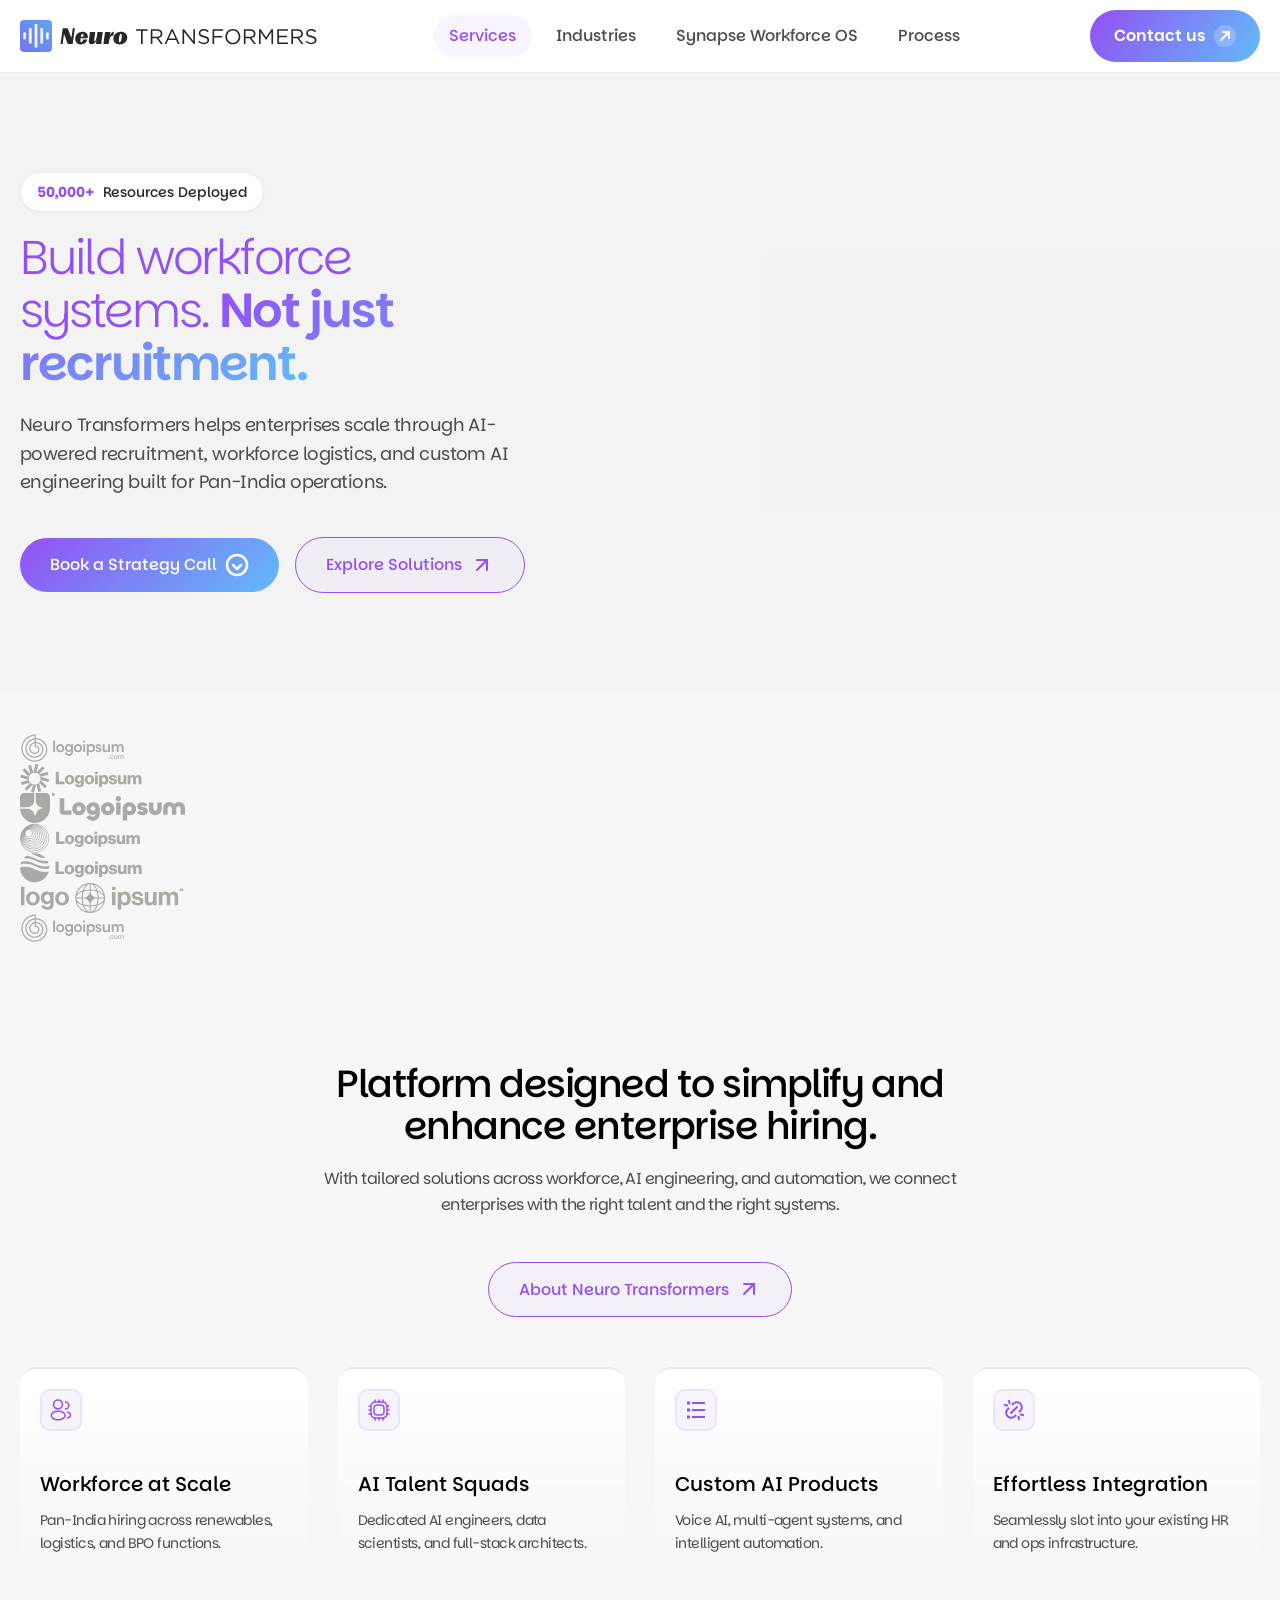
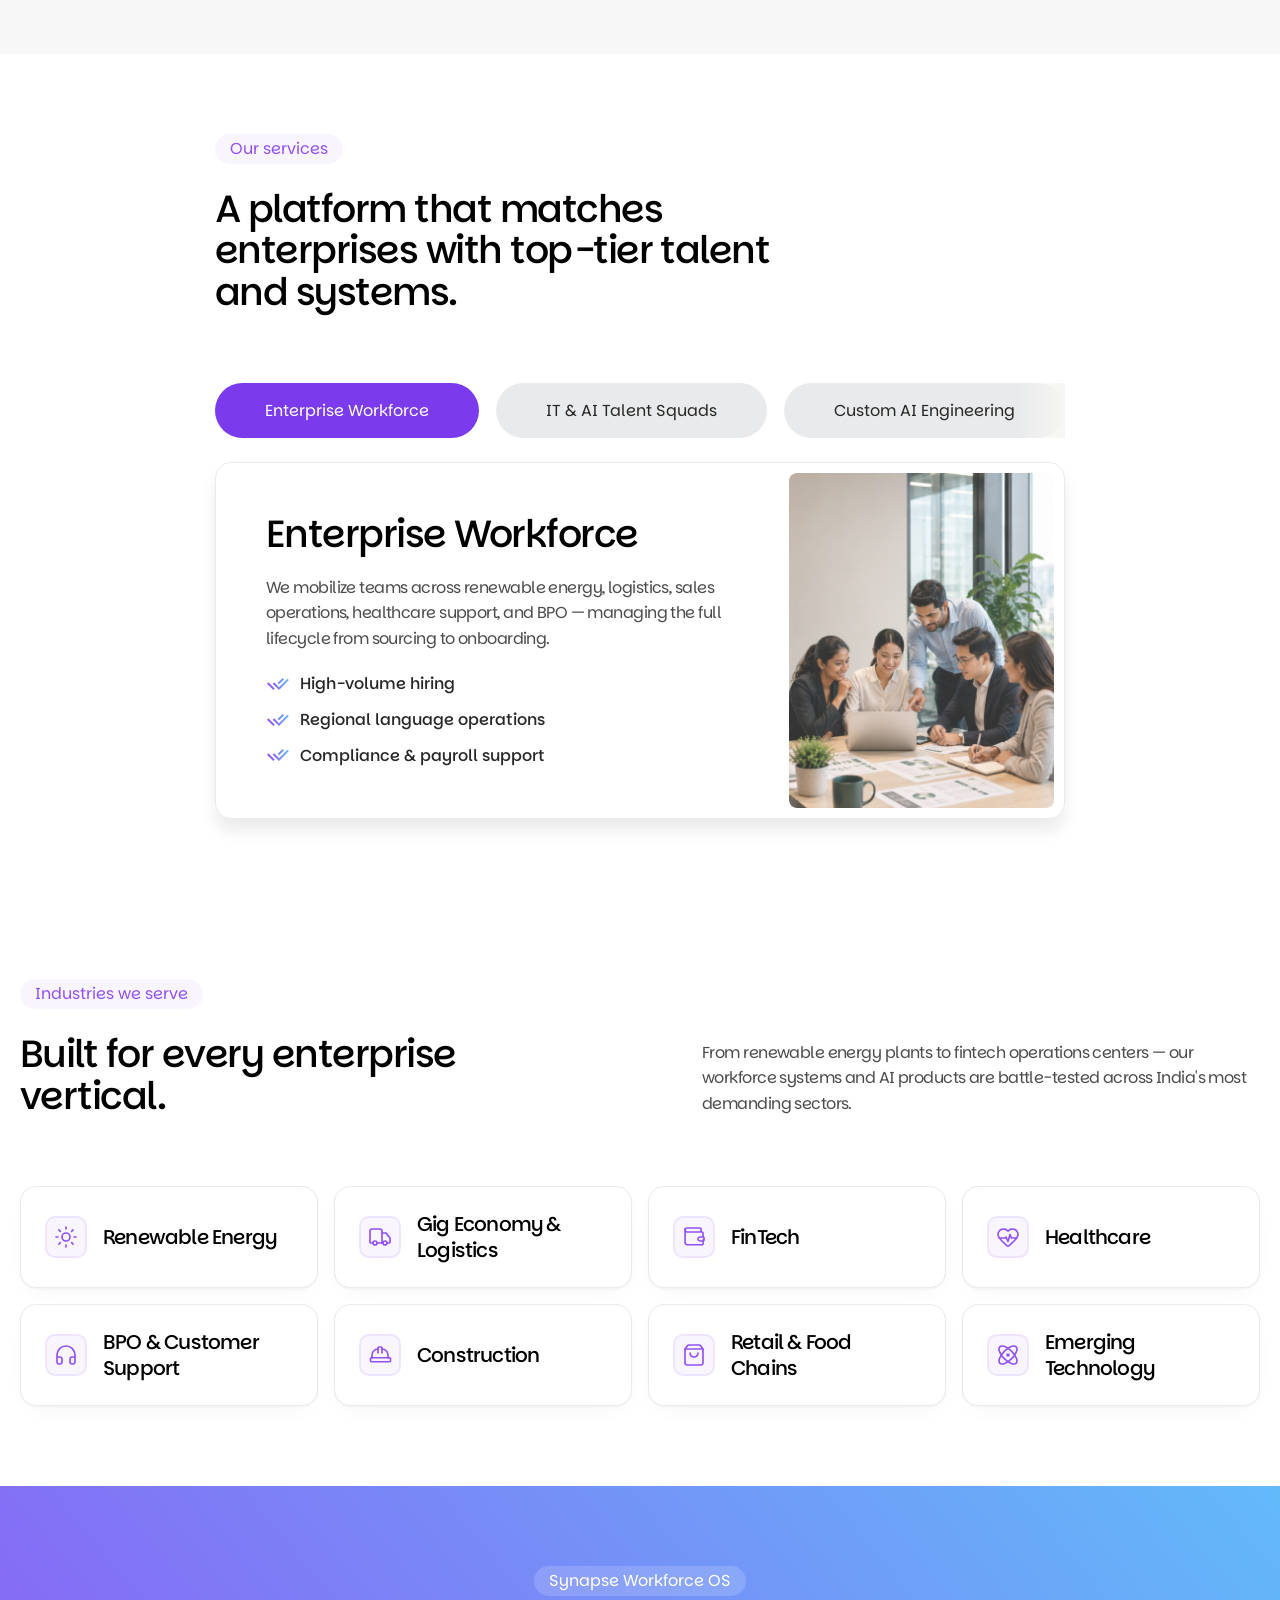
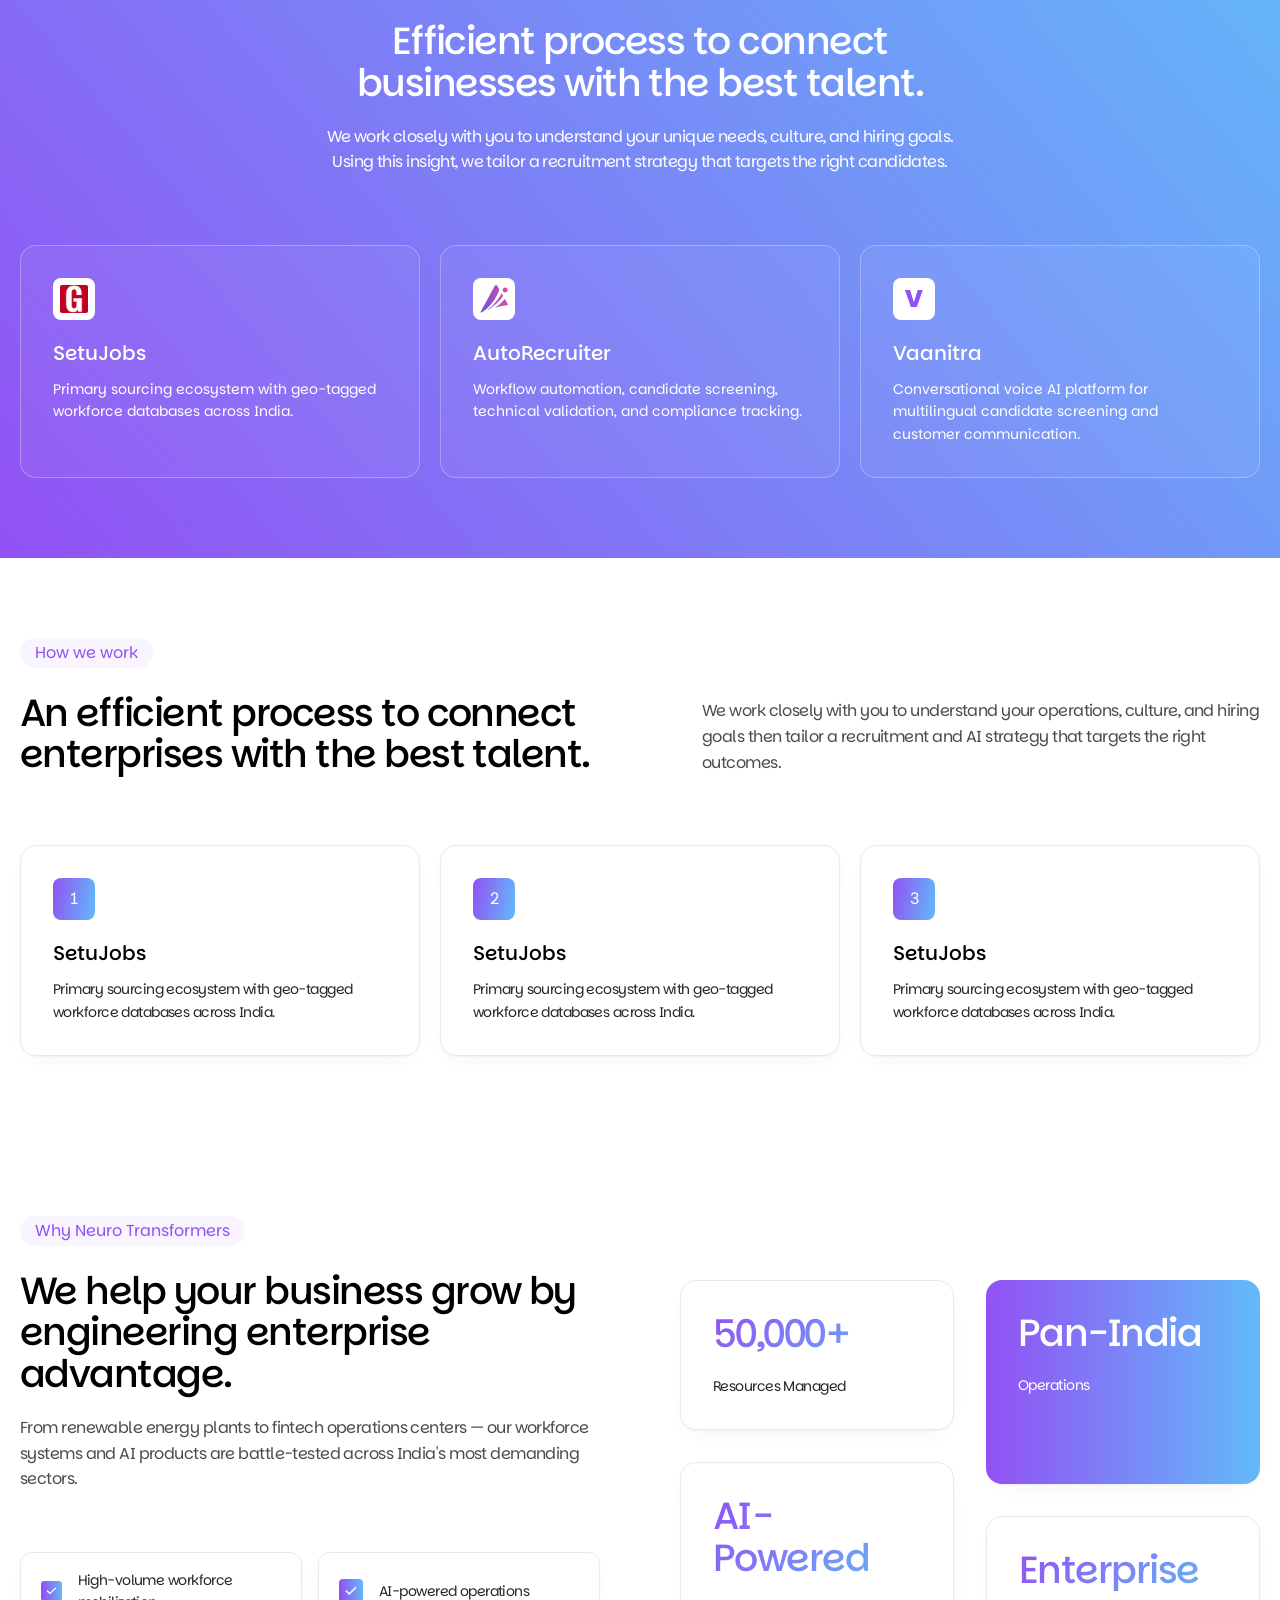
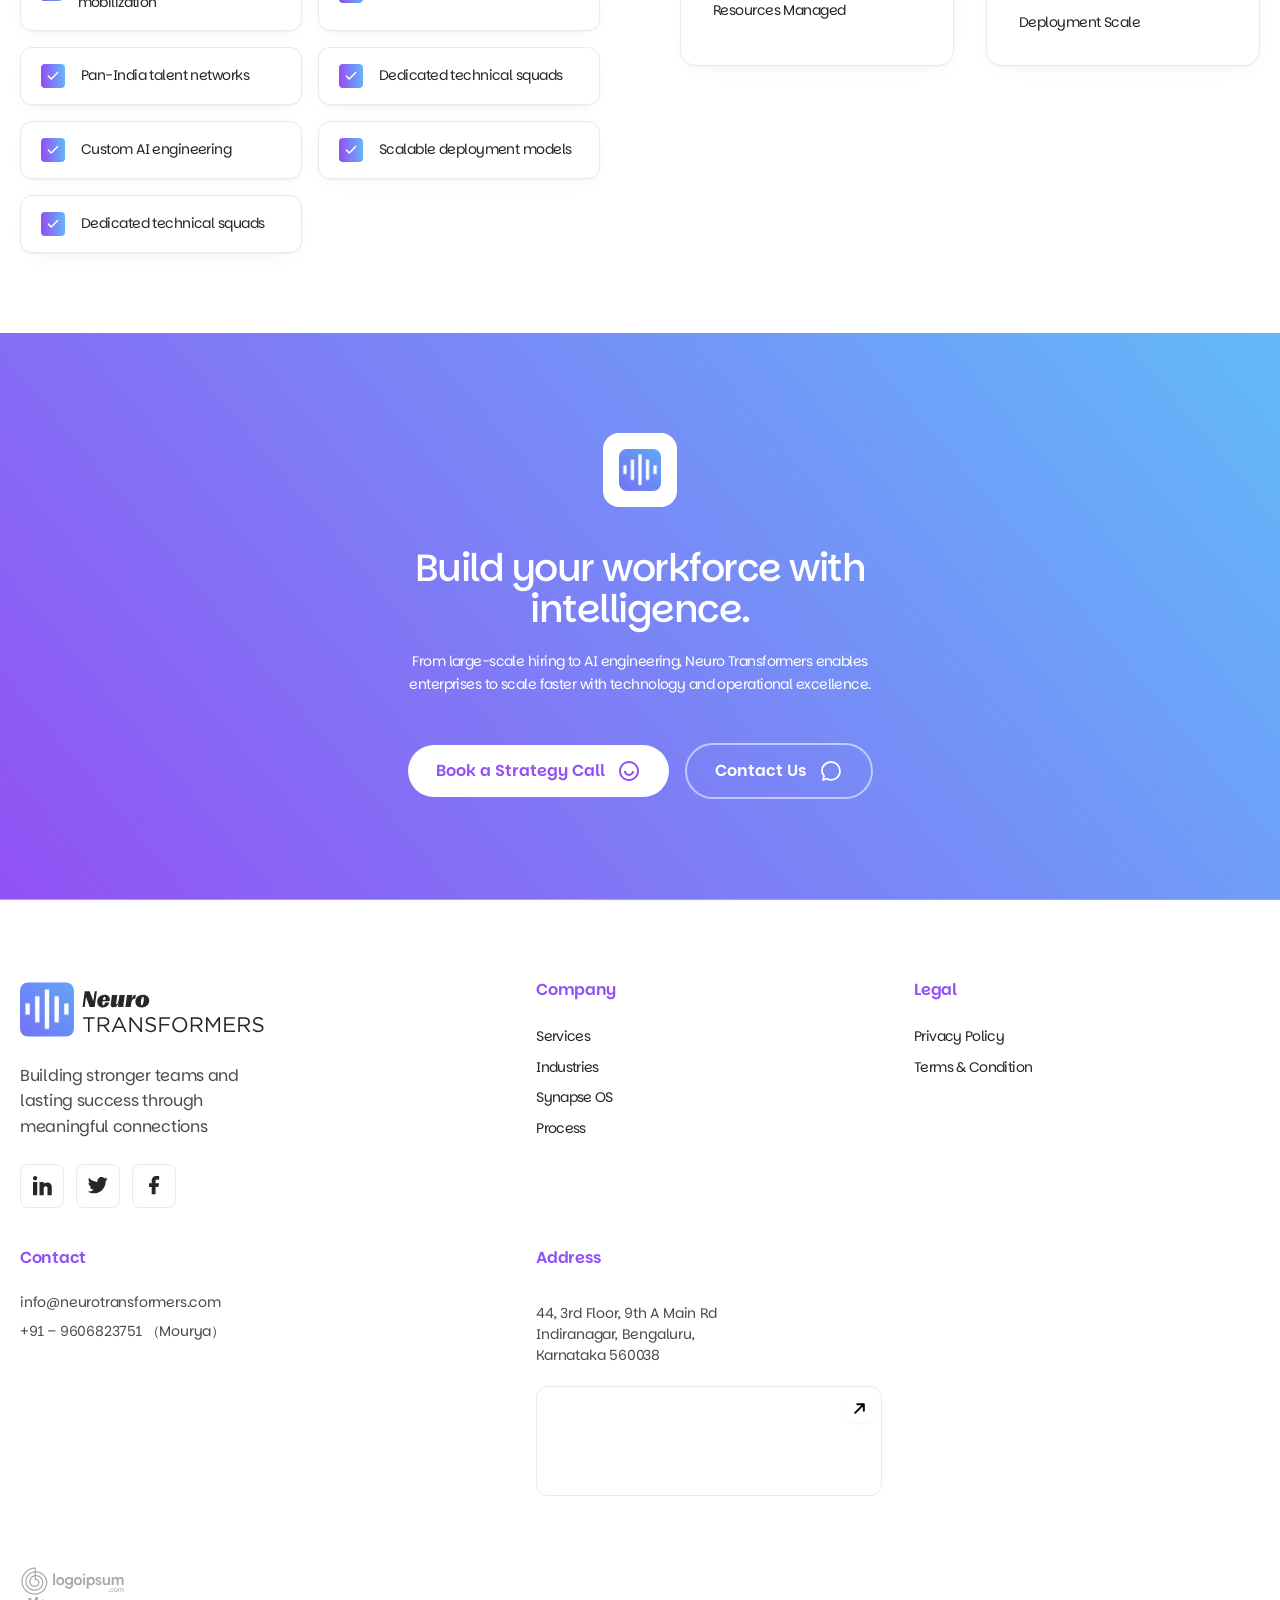
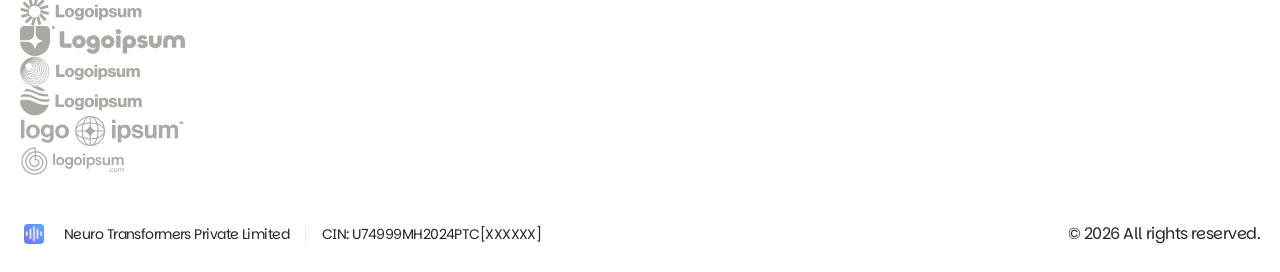
==== html/index.html @ 2bc28adc "First commite" ====
<!DOCTYPE html>
<html lang="en">

<head>
    <meta charset="UTF-8">
    <meta name="viewport" content="width=device-width, initial-scale=1.0">
    <title>Neuro Transformers</title>
    <!-- style css -->
    <link rel="stylesheet" href="assets/css/style.css">

    <!-- Responsive css -->
    <link rel="stylesheet" href="assets/css/responsive.css">

    <!-- slick slider css -->
    <link rel="stylesheet" href="https://cdnjs.cloudflare.com/ajax/libs/slick-carousel/1.9.0/slick.css" />
    <link rel="stylesheet" href="https://cdnjs.cloudflare.com/ajax/libs/slick-carousel/1.9.0/slick-theme.css" />
</head>

<body>

    <!-- Header Start -->
    <header class="site-header">
        <div class="container">

            <!-- Top bar -->
            <div class="header__bar">

                <!-- Logo -->
                <a href="index.html" class="header__logo" aria-label="Neuro Transformers Home">
                    <div class="header__logo-icon" aria-hidden="true">
                        <img src="./assets/img/site-logo.svg" alt="">
                    </div>
                </a>

                <!-- Desktop Nav -->
                <nav class="header__nav" aria-label="Main navigation">
                    <a href="#" class="active">Services</a>
                    <a href="#">Industries</a>
                    <a href="#">Synapse Workforce OS</a>
                    <a href="#">Process</a>
                </nav>

                <!-- Desktop CTA -->
                <div class="header__cta">
                    <a href="#" class="btn-cta">
                        Contact us
                        <span class="btn-cta__icon" aria-hidden="true">
                            <svg width="12" height="12" viewBox="0 0 12 12" fill="none">
                                <path d="M2 10L10 2M10 2H4M10 2V8" stroke="white" stroke-width="1.8"
                                    stroke-linecap="round" stroke-linejoin="round" />
                            </svg>
                        </span>
                    </a>
                </div>

                <!-- Hamburger -->
                <button class="header__hamburger" id="hamburger" aria-label="Toggle menu" aria-expanded="false"
                    aria-controls="mobile-menu">
                    <span></span>
                    <span></span>
                    <span></span>
                </button>

            </div>
            <!-- /header__bar -->

            <!-- Mobile Menu — inside <header> so it's contained -->
            <nav class="mobile-menu" id="mobile-menu" aria-label="Mobile navigation">
                <a href="#">Services</a>
                <a href="#">Industries</a>
                <a href="#">Synapse Workforce OS</a>
                <a href="#">Process</a>
                <a href="#" class="btn-cta">
                    Contact us
                    <span class="btn-cta__icon" aria-hidden="true">
                        <svg width="12" height="12" viewBox="0 0 12 12" fill="none">
                            <path d="M2 10L10 2M10 2H4M10 2V8" stroke="white" stroke-width="1.8" stroke-linecap="round"
                                stroke-linejoin="round" />
                        </svg>
                    </span>
                </a>
            </nav>

        </div>
        <!-- /container -->
    </header>
    <!-- / Header End -->

    <!-- Main Start -->
    <main class="main">

        <!-- Hero Section Start -->
        <section class="section-120 hero-section">
            <div class="container">
                <div class="hero__inner">
                    <!-- Left Column -->
                    <div class="hero__left">
                        <div class="hero__caption__block">
                            <div class="hero_title_group">
                                <div class="hero__badge">
                                    <strong>50,000+</strong> Resources Deployed
                                </div>
                                <h1>
                                    Build workforce<br>
                                    systems. <span class="accent">Not just<br>recruitment.</span>
                                </h1>
                                <p>Neuro Transformers helps enterprises scale through AI-powered recruitment, workforce
                                    logistics, and custom AI engineering built for Pan-India operations.</p>
                            </div>

                            <div class="hero__cta">
                                <a href="#" class="btn btn--primary">
                                    Book a Strategy Call
                                    <span class="btn__icon">
                                        <svg viewBox="0 0 24 24" fill="none" stroke="currentColor" stroke-width="2.5"
                                            stroke-linecap="round" stroke-linejoin="round">
                                            <circle cx="12" cy="12" r="10" />
                                            <polyline points="8 12 12 16 16 12" />
                                        </svg>
                                    </span>
                                </a>
                                <a href="#" class="btn btn--secondary">
                                    Explore Solutions
                                    <span class="btn__icon">
                                        <svg viewBox="0 0 24 24" fill="none" stroke="currentColor" stroke-width="2"
                                            stroke-linecap="round" stroke-linejoin="round">
                                            <line x1="7" y1="17" x2="17" y2="7" />
                                            <polyline points="7 7 17 7 17 17" />
                                        </svg>
                                    </span>
                                </a>
                            </div>
                        </div>
                    </div>

                    <!-- Right column -->
                    <div class="hero__right">
                        <div class="hero-image">
                            <img src="../assets/img/hero-image.svg" alt="">
                        </div>
                    </div>

                </div>
            </div>
        </section>
        <!-- / Hero Section End -->

        <!-- logo section start -->
        <section class="logo-section">
            <div class="container">
                <div class="logo-carousel">
                    <div><img src="./assets/img/Logo-1.svg" alt=""></div>
                    <div><img src="./assets/img/Logo-2.svg" alt=""></div>
                    <div><img src="./assets/img/Logo-3.svg" alt=""></div>
                    <div><img src="./assets/img/Logo-4.svg" alt=""></div>
                    <div><img src="./assets/img/Logo-5.svg" alt=""></div>
                    <div><img src="./assets/img/Logo-6.svg" alt=""></div>
                    <div><img src="./assets/img/Logo-1.svg" alt=""></div>
                </div>
            </div>
        </section>
        <!-- / logo section end -->

        <!-- About section start -->
        <section class="section-100 about-section">
            <div class="container">
                <div class="content-section-inner">
                    <div class="section-header-group">
                        <div class="container-md">
                            <div class="heading-group is-heading-center">
                                <h2>Platform designed to simplify and enhance enterprise hiring.</h2>
                                <p>With tailored solutions across workforce, AI engineering, and automation, we connect
                                    enterprises with the right talent and the right systems.</p>
                                <div class="btn-block">
                                    <a href="#" class="btn btn--secondary">
                                        About Neuro Transformers
                                        <span class="btn__icon">
                                            <svg viewBox="0 0 24 24" fill="none" stroke="currentColor" stroke-width="2"
                                                stroke-linecap="round" stroke-linejoin="round">
                                                <line x1="7" y1="17" x2="17" y2="7" />
                                                <polyline points="7 7 17 7 17 17" />
                                            </svg>
                                        </span>
                                    </a>
                                </div>
                            </div>
                        </div>
                    </div>

                    <div class="section-content-body">
                        <div class="about-card-grid">
                            <!-- about card box start -->
                            <div class="about-card-box">
                                <div class="about-card-icon-box">
                                    <img src="assets/img/profile-user-icon.svg" alt="">
                                </div>
                                <div class="about-card-content-box">
                                    <h6>Workforce at Scale</h6>
                                    <p>Pan-India hiring across renewables, logistics, and BPO functions.</p>
                                </div>
                            </div>
                            <!-- / about card box end -->

                            <!-- about card box start -->
                            <div class="about-card-box">
                                <div class="about-card-icon-box">
                                    <img src="assets/img/ai-talent-squads-icon.svg" alt="">
                                </div>
                                <div class="about-card-content-box">
                                    <h6>AI Talent Squads</h6>
                                    <p>Dedicated AI engineers, data scientists, and full-stack architects.</p>
                                </div>
                            </div>
                            <!-- / about card box end -->

                            <!-- about card box start -->
                            <div class="about-card-box">
                                <div class="about-card-icon-box">
                                    <img src="assets/img/custom-ai-products-icon.svg" alt="">
                                </div>
                                <div class="about-card-content-box">
                                    <h6>Custom AI Products</h6>
                                    <p>Voice AI, multi-agent systems, and intelligent automation.</p>
                                </div>
                            </div>
                            <!-- / about card box end -->

                            <!-- about card box start -->
                            <div class="about-card-box">
                                <div class="about-card-icon-box">
                                    <img src="assets/img/effortless-integration-icon.svg" alt="">
                                </div>
                                <div class="about-card-content-box">
                                    <h6>Effortless Integration</h6>
                                    <p>Seamlessly slot into your existing HR and ops infrastructure.</p>
                                </div>
                            </div>
                            <!-- / about card box end -->
                        </div>
                    </div>
                </div>
            </div>
        </section>
        <!-- / About section start -->

        <!-- Services section start -->
        <section class="section-100 services-section">
            <div class="container-lg">
                <div class="content-section-inner">
                    <div class="heading-group is-heading-left">
                        <div class="caption">Our services</div>
                        <h2>A platform that matches enterprises with top-tier talent and systems.</h2>
                    </div>

                    <div class="section-content-body">
                        <div class="service-tab-wrapper">
                            <div class="tab-bar-wrapper">
                                <div class="fade-left" id="fade-left"></div>
                                <div class="tab-bar" id="tab-bar" role="tablist">
                                    <button class="tab-btn active" role="tab" aria-selected="true"
                                        onclick="switchTab(0)">Enterprise Workforce</button>
                                    <button class="tab-btn" role="tab" aria-selected="false" onclick="switchTab(1)">IT &
                                        AI Talent Squads</button>
                                    <button class="tab-btn" role="tab" aria-selected="false"
                                        onclick="switchTab(2)">Custom AI Engineering</button>
                                </div>
                                <div class="fade-right" id="fade-right"></div>
                            </div>

                            <div class="service-tab-container">
                                <!-- tab panel start -->
                                <div id="panel-0" class="tab-panel active" role="tabpanel">
                                    <div class="tab-inner-panel">
                                        <div class="panel-content">
                                            <h2>Enterprise Workforce</h2>
                                            <p>We mobilize teams across renewable energy, logistics, sales operations,
                                                healthcare support, and BPO — managing
                                                the full lifecycle from sourcing to onboarding.</p>
                                            <ul class="feature-list">
                                                <li><span class="icon"><img src="./assets/img/tick-icon.svg"
                                                            alt=""></span> High-volume hiring</li>
                                                <li><span class="icon"><img src="./assets/img/tick-icon.svg"
                                                            alt=""></span> Regional language operations</li>
                                                <li><span class="icon"><img src="./assets/img/tick-icon.svg"
                                                            alt=""></span> Compliance & payroll support</li>
                                            </ul>
                                        </div>
                                        <div class="panel-img">
                                            <div class="panel-img-placeholder">
                                                <img src="./assets/img/Image.jpg" alt="">
                                            </div>
                                        </div>
                                    </div>
                                </div>
                                <!-- / tab panel end -->

                                <!-- tab panel start -->
                                <div id="panel-1" class="tab-panel" role="tabpanel">
                                    <div class="tab-inner-panel">
                                        <div class="panel-content">
                                            <h2>IT & AI Talent Squads</h2>
                                            <p>We mobilize teams across renewable energy, logistics, sales operations,
                                                healthcare support, and BPO — managing
                                                the full lifecycle from sourcing to onboarding.</p>
                                            <ul class="feature-list">
                                                <li><span class="icon"><img src="./assets/img/tick-icon.svg"
                                                            alt=""></span>
                                                    High-volume hiring</li>
                                                <li><span class="icon"><img src="./assets/img/tick-icon.svg"
                                                            alt=""></span>
                                                    Regional language operations</li>
                                                <li><span class="icon"><img src="./assets/img/tick-icon.svg"
                                                            alt=""></span>
                                                    Compliance & payroll support</li>
                                            </ul>
                                        </div>
                                        <div class="panel-img">
                                            <div class="panel-img-placeholder">
                                                <img src="./assets/img/Image.jpg" alt="">
                                            </div>
                                        </div>
                                    </div>
                                </div>
                                <!-- / tab panel end -->

                                <!-- tab panel start -->
                                <div id="panel-2" class="tab-panel" role="tabpanel">
                                    <div class="tab-inner-panel">
                                        <div class="panel-content">
                                            <h2>Custom AI Engineering</h2>
                                            <p>We mobilize teams across renewable energy, logistics, sales operations,
                                                healthcare support, and BPO — managing
                                                the full lifecycle from sourcing to onboarding.</p>
                                            <ul class="feature-list">
                                                <li><span class="icon"><img src="./assets/img/tick-icon.svg"
                                                            alt=""></span>
                                                    High-volume hiring</li>
                                                <li><span class="icon"><img src="./assets/img/tick-icon.svg"
                                                            alt=""></span>
                                                    Regional language operations</li>
                                                <li><span class="icon"><img src="./assets/img/tick-icon.svg"
                                                            alt=""></span>
                                                    Compliance & payroll support</li>
                                            </ul>
                                        </div>
                                        <div class="panel-img">
                                            <div class="panel-img-placeholder">
                                                <img src="./assets/img/Image.jpg" alt="">
                                            </div>
                                        </div>
                                    </div>
                                </div>
                                <!-- / tab panel end -->

                            </div>
                        </div>
                    </div>
                </div>
            </div>
        </section>
        <!-- / Services section end -->

        <!-- Industry Section Start -->
        <section class="section-100 industry-section">
            <div class="container">
                <div class="content-section-inner">
                    <div class="section-header-group">
                        <div class="heading-row">
                            <div class="heading-left-block">
                                <div class="heading-group is-heading-left">
                                    <div class="caption">Industries we serve</div>
                                    <h2>Built for every enterprise vertical.</h2>
                                </div>
                            </div>
                            <div class="heading-right-block">
                                <div class="heading-group">
                                    <p>From renewable energy plants to fintech operations centers — our workforce
                                        systems and AI products are battle-tested across India's most demanding sectors.
                                    </p>
                                </div>
                            </div>
                        </div>
                    </div>
                    <div class="section-content-body">
                        <div class="industry-card-grid">
                            <!-- industry card item start -->
                            <div class="industry-card">
                                <div class="industry-card-icon-box">
                                    <img src="assets/img/renewable-energy-icon.svg" alt="">
                                </div>
                                <div class="industry-card-content-box">
                                    <h6>Renewable Energy</h6>
                                </div>
                            </div>
                            <!-- industry card item start -->

                            <!-- industry card item start -->
                            <div class="industry-card">
                                <div class="industry-card-icon-box">
                                    <img src="assets/img/gig-economy-logistics-icon.svg" alt="">
                                </div>
                                <div class="industry-card-content-box">
                                    <h6>Gig Economy & Logistics</h6>
                                </div>
                            </div>
                            <!-- industry card item start -->

                            <!-- industry card item start -->
                            <div class="industry-card">
                                <div class="industry-card-icon-box">
                                    <img src="assets/img/fintech-icon.svg" alt="">
                                </div>
                                <div class="industry-card-content-box">
                                    <h6>FinTech</h6>
                                </div>
                            </div>
                            <!-- industry card item start -->

                            <!-- industry card item start -->
                            <div class="industry-card">
                                <div class="industry-card-icon-box">
                                    <img src="assets/img/HeartPulse.svg" alt="">
                                </div>
                                <div class="industry-card-content-box">
                                    <h6>Healthcare</h6>
                                </div>
                            </div>
                            <!-- industry card item start -->

                            <!-- industry card item start -->
                            <div class="industry-card">
                                <div class="industry-card-icon-box">
                                    <img src="assets/img/bpo-customer-support-icon.svg" alt="">
                                </div>
                                <div class="industry-card-content-box">
                                    <h6>BPO & Customer Support</h6>
                                </div>
                            </div>
                            <!-- industry card item start -->

                            <!-- industry card item start -->
                            <div class="industry-card">
                                <div class="industry-card-icon-box">
                                    <img src="assets/img/construction-icon.svg" alt="">
                                </div>
                                <div class="industry-card-content-box">
                                    <h6>Construction</h6>
                                </div>
                            </div>
                            <!-- industry card item start -->

                            <!-- industry card item start -->
                            <div class="industry-card">
                                <div class="industry-card-icon-box">
                                    <img src="assets/img/retail-food-chains-icon.svg" alt="">
                                </div>
                                <div class="industry-card-content-box">
                                    <h6>Retail & Food Chains</h6>
                                </div>
                            </div>
                            <!-- industry card item start -->

                            <!-- industry card item start -->
                            <div class="industry-card">
                                <div class="industry-card-icon-box">
                                    <img src="assets/img/emerging-technology-icon.svg" alt="">
                                </div>
                                <div class="industry-card-content-box">
                                    <h6>Emerging Technology</h6>
                                </div>
                            </div>
                            <!-- industry card item start -->
                        </div>
                    </div>
                </div>
            </div>
        </section>
        <!-- / Industry Section end -->

        <!-- Workforce Section Start -->
        <section class="section-100 workforce-section">
            <div class="container">
                <div class="content-section-inner">
                    <div class="section-header-group">
                        <div class="container-md">
                            <div class="heading-group is-heading-center">
                                <div class="caption-white">Synapse Workforce OS</div>
                                <h2>Efficient process to connect businesses with the best talent.</h2>
                                <p>We work closely with you to understand your unique needs, culture, and hiring goals.
                                    Using this insight, we tailor a recruitment strategy that targets the right
                                    candidates.
                                </p>
                            </div>
                        </div>
                    </div>
                    <div class="section-content-body">
                        <div class="wokforcse-card-grid">
                            <!-- about card box start -->
                            <div class="wokforcse-card-box">
                                <div class="wokforcse-card-icon-box">
                                    <img src="assets/img/setujobs-icon.svg" alt="">
                                </div>
                                <div class="wokforcse-card-content-box">
                                    <h6>SetuJobs</h6>
                                    <p>Primary sourcing ecosystem with geo-tagged workforce databases across India.</p>
                                </div>
                            </div>
                            <!-- / about card box end -->

                            <!-- about card box start -->
                            <div class="wokforcse-card-box">
                                <div class="wokforcse-card-icon-box">
                                    <img src="assets/img/autorecruiter-icon.svg" alt="">
                                </div>
                                <div class="wokforcse-card-content-box">
                                    <h6>AutoRecruiter</h6>
                                    <p>Workflow automation, candidate screening, technical validation, and compliance
                                        tracking.</p>
                                </div>
                            </div>
                            <!-- / about card box end -->

                            <!-- about card box start -->
                            <div class="wokforcse-card-box">
                                <div class="wokforcse-card-icon-box">
                                    <img src="assets/img/vaanitra-icon.svg" alt="">
                                </div>
                                <div class="wokforcse-card-content-box">
                                    <h6>Vaanitra</h6>
                                    <p>Conversational voice AI platform for multilingual candidate screening and
                                        customer communication.</p>
                                </div>
                            </div>
                            <!-- / about card box end -->
                        </div>
                    </div>
                </div>
            </div>
        </section>
        <!-- / Workforce Section End -->

        <!-- How we work Section Start -->
        <section class="section-100 how-we-work-section">
            <div class="container">
                <div class="content-section-inner">
                    <div class="section-header-group">
                        <div class="heading-row">
                            <div class="heading-left-block">
                                <div class="heading-group is-heading-left">
                                    <div class="caption">How we work</div>
                                    <h2>An efficient process to connect enterprises with the best talent.</h2>
                                </div>
                            </div>
                            <div class="heading-right-block">
                                <div class="heading-group">
                                    <p>We work closely with you to understand your operations, culture, and hiring goals
                                        then tailor a recruitment and AI strategy that targets the right outcomes.</p>
                                </div>
                            </div>
                        </div>
                    </div>
                    <div class="section-content-body">
                        <div class="hw-card-box-grid">
                            <!-- how we work  card box start -->
                            <div class="hw-card-box">
                                <div class="hw-card-icon-box">
                                    1
                                </div>
                                <div class="hw-card-content-box">
                                    <h6>SetuJobs</h6>
                                    <p>Primary sourcing ecosystem with geo-tagged workforce databases across India.
                                    </p>
                                </div>
                            </div>
                            <!-- / about card box end -->

                            <!-- about card box start -->
                            <div class="hw-card-box">
                                <div class="hw-card-icon-box">
                                    2
                                </div>
                                <div class="hw-card-content-box">
                                    <h6>SetuJobs</h6>
                                    <p>Primary sourcing ecosystem with geo-tagged workforce databases across India.
                                    </p>
                                </div>
                            </div>
                            <!-- / about card box end -->

                            <!-- about card box start -->
                            <div class="hw-card-box">
                                <div class="hw-card-icon-box">
                                    3
                                </div>
                                <div class="hw-card-content-box">
                                    <h6>SetuJobs</h6>
                                    <p>Primary sourcing ecosystem with geo-tagged workforce databases across India.
                                    </p>
                                </div>
                            </div>
                            <!-- / about card box end -->
                        </div>
                    </div>
                </div>
            </div>
        </section>
        <!-- / How we work Section end -->

        <!-- Why Section Start -->
        <section class="section-100 why-section">
            <div class="container">
                <div class="why-section-inner">
                    <div class="why-section-left">
                        <div class="heading-group is-heading-left">
                            <div class="caption">Why Neuro Transformers</div>
                            <h2>We help your business grow by engineering enterprise advantage.</h2>
                            <p>From renewable energy plants to fintech operations centers — our workforce systems and AI
                                products are battle-tested across India's most demanding sectors.</p>
                        </div>

                        <ul class="why-feature-grid">
                            <li class="why-feature-item">
                                <span class="why-feature-item__icon" aria-hidden="true">
                                    <img src="./assets/img/tick-icon-01.svg" alt="">
                                </span>
                                High-volume workforce mobilization
                            </li>

                            <li class="why-feature-item">
                                <span class="why-feature-item__icon" aria-hidden="true">
                                    <img src="./assets/img/tick-icon-01.svg" alt="">
                                </span>
                                AI-powered operations
                            </li>

                            <li class="why-feature-item">
                                <span class="why-feature-item__icon" aria-hidden="true">
                                    <img src="./assets/img/tick-icon-01.svg" alt="">
                                </span>
                                Pan-India talent networks
                            </li>

                            <li class="why-feature-item">
                                <span class="why-feature-item__icon" aria-hidden="true">
                                    <img src="./assets/img/tick-icon-01.svg" alt="">
                                </span>
                                Dedicated technical squads
                            </li>

                            <li class="why-feature-item">
                                <span class="why-feature-item__icon" aria-hidden="true">
                                    <img src="./assets/img/tick-icon-01.svg" alt="">
                                </span>
                                Custom AI engineering
                            </li>

                            <li class="why-feature-item">
                                <span class="why-feature-item__icon" aria-hidden="true">
                                    <img src="./assets/img/tick-icon-01.svg" alt="">
                                </span>
                                Scalable deployment models
                            </li>

                            <li class="why-feature-item">
                                <span class="why-feature-item__icon" aria-hidden="true">
                                    <img src="./assets/img/tick-icon-01.svg" alt="">
                                </span>
                                Dedicated technical squads
                            </li>
                        </ul>
                    </div>
                    <div class="why-section-right">
                        <div class="wsr-left-col">
                            <div class="why-stat-card">
                                <h2>50,000+</h2>
                                <p>Resources Managed</p>
                            </div>

                            <div class="why-stat-card long-card">
                                <h2>AI-<br>Powered</h2>
                                <p>Resources Managed</p>
                            </div>
                        </div>
                        <div class="wsr-right-col">
                            <div class="why-stat-card why-stat-card--gradient long-card">
                                <h2>Pan-India</h2>
                                <p>Operations</p>
                            </div>

                            <div class="why-stat-card">
                                <h2>Enterprise</h2>
                                <p>Deployment Scale</p>
                            </div>
                        </div>
                    </div>
                </div>
            </div>
        </section>
        <!-- / Why Section End -->

        <!-- cta section Start -->
        <section class="cta-section">
            <div class="container">
                <div class="container-md">
                    <div class="cta-section-inner">
                        <div class="heading-group is-heading-center">
                            <!-- Icon -->
                            <div class="cta-section-icon" aria-hidden="true">
                                <img src="assets/img/cta-icon.svg" alt="">
                            </div>

                            <!-- Heading -->
                            <h2>Build your workforce with intelligence.</h2>

                            <!-- Subtext -->
                            <p>From large-scale hiring to AI engineering, Neuro Transformers enables enterprises to
                                scale
                                faster with technology and operational excellence.</p>
                        </div>

                        <!-- Buttons -->
                        <div class="cta-section__btns">
                            <a href="#" class="cta-btn cta-btn--primary">
                                Book a Strategy Call
                                <span class="cta-btn__icon">
                                    <!-- Circle chevron-down icon -->
                                    <svg width="24" height="24" viewBox="0 0 24 24" fill="none"
                                        xmlns="http://www.w3.org/2000/svg">
                                        <g clip-path="url(#clip0_23_3065)">
                                            <path
                                                d="M12 22C6.477 22 2 17.523 2 12C2 6.477 6.477 2 12 2C17.523 2 22 6.477 22 12C22 17.523 17.523 22 12 22ZM12 20C14.1217 20 16.1566 19.1571 17.6569 17.6569C19.1571 16.1566 20 14.1217 20 12C20 9.87827 19.1571 7.84344 17.6569 6.34315C16.1566 4.84285 14.1217 4 12 4C9.87827 4 7.84344 4.84285 6.34315 6.34315C4.84285 7.84344 4 9.87827 4 12C4 14.1217 4.84285 16.1566 6.34315 17.6569C7.84344 19.1571 9.87827 20 12 20ZM7 12H9C9 12.7956 9.31607 13.5587 9.87868 14.1213C10.4413 14.6839 11.2044 15 12 15C12.7956 15 13.5587 14.6839 14.1213 14.1213C14.6839 13.5587 15 12.7956 15 12H17C17 13.3261 16.4732 14.5979 15.5355 15.5355C14.5979 16.4732 13.3261 17 12 17C10.6739 17 9.40215 16.4732 8.46447 15.5355C7.52678 14.5979 7 13.3261 7 12Z"
                                                fill="#9251F4" />
                                        </g>
                                        <defs>
                                            <clipPath id="clip0_23_3065">
                                                <rect width="24" height="24" fill="white" />
                                            </clipPath>
                                        </defs>
                                    </svg>

                                </span>
                            </a>

                            <a href="#" class="cta-btn cta-btn--secondary">
                                Contact Us
                                <span class="cta-btn__icon">
                                    <!-- Chat bubble icon -->
                                    <svg width="22" height="22" viewBox="0 0 22 22" fill="none"
                                        xmlns="http://www.w3.org/2000/svg">
                                        <path
                                            d="M11 2C6.03 2 2 5.8 2 10.5c0 2.1.8 4 2.1 5.5L3 20l4.3-1.3C8.5 19.5 9.7 19.8 11 19.8c4.97 0 9-3.8 9-8.65C20 5.8 15.97 2 11 2Z"
                                            stroke="white" stroke-width="1.8" stroke-linecap="round"
                                            stroke-linejoin="round" />
                                    </svg>
                                </span>
                            </a>
                        </div>
                    </div>
                </div>
            </div>
        </section>
        <!-- / cta section end -->

    </main>
    <!-- / Main End -->

    <!-- Footer Start -->
    <footer class="site-footer">
        <div class="container">

            <!-- ── Main grid ── -->
            <div class="footer__main">

                <!-- Col 1: Brand -->
                <div class="footer__brand">
                    <a href="#" class="footer__logo" aria-label="Neuro Transformers Home">
                        <img src="./assets/img/footer-logo.svg" alt="">
                    </a>

                    <p class="footer__tagline">
                        Building stronger teams and lasting success through meaningful
                        connections
                    </p>

                    <div class="footer__socials">
                        <!-- LinkedIn -->
                        <a href="#" class="footer__social-btn" aria-label="LinkedIn">
                            <svg width="19" height="20" viewBox="0 0 19 20" fill="none"
                                xmlns="http://www.w3.org/2000/svg">
                                <path
                                    d="M2.125 0C0.951395 0 0 0.951395 0 2.125C0 3.2986 0.951395 4.25 2.125 4.25C3.2986 4.25 4.25 3.2986 4.25 2.125C4.25 0.951395 3.2986 0 2.125 0Z"
                                    fill="#272727" />
                                <path
                                    d="M0.125 6C0.0559644 6 0 6.05596 0 6.125V19.125C0 19.194 0.0559644 19.25 0.125 19.25H4.125C4.19404 19.25 4.25 19.194 4.25 19.125V6.125C4.25 6.05596 4.19404 6 4.125 6H0.125Z"
                                    fill="#272727" />
                                <path
                                    d="M6.625 6C6.55596 6 6.5 6.05596 6.5 6.125V19.125C6.5 19.194 6.55596 19.25 6.625 19.25H10.625C10.694 19.25 10.75 19.194 10.75 19.125V12.125C10.75 11.6277 10.9475 11.1508 11.2992 10.7992C11.6508 10.4475 12.1277 10.25 12.625 10.25C13.1223 10.25 13.5992 10.4475 13.9508 10.7992C14.3025 11.1508 14.5 11.6277 14.5 12.125V19.125C14.5 19.194 14.556 19.25 14.625 19.25H18.625C18.694 19.25 18.75 19.194 18.75 19.125V10.5052C18.75 8.0785 16.6394 6.17999 14.2248 6.3995C13.4802 6.46719 12.744 6.65231 12.0565 6.94694L10.75 7.50686V6.125C10.75 6.05596 10.694 6 10.625 6H6.625Z"
                                    fill="#272727" />
                            </svg>
                        </a>
                        <!-- Twitter / X -->
                        <a href="#" class="footer__social-btn" aria-label="Twitter">
                            <svg width="20" height="17" viewBox="0 0 20 17" fill="none"
                                xmlns="http://www.w3.org/2000/svg">
                                <path
                                    d="M19.4865 2.22724C19.5445 2.14647 19.4589 2.04218 19.3662 2.07811C18.7075 2.33344 18.019 2.50571 17.3168 2.5906C18.0987 2.12348 18.7021 1.4124 19.0366 0.570533C19.0707 0.484774 18.9771 0.408187 18.8963 0.452801C18.1696 0.854139 17.3858 1.14313 16.5717 1.30957C16.5376 1.31654 16.5025 1.30494 16.4785 1.27969C15.8676 0.635016 15.0633 0.205781 14.1866 0.0574517C13.2914 -0.0939932 12.3713 0.0559587 11.5706 0.48379C10.7698 0.911621 10.1337 1.59313 9.76203 2.42144C9.40862 3.209 9.31325 4.08691 9.48756 4.93003C9.50109 4.99545 9.44988 5.05721 9.38321 5.05307C7.79916 4.95469 6.25145 4.53336 4.83544 3.81446C3.42303 3.09739 2.1723 2.09983 1.15943 0.883296C1.11447 0.829305 1.02928 0.836293 0.996523 0.898445C0.681353 1.49651 0.516337 2.16311 0.516786 2.8406C0.515506 3.51498 0.681003 4.17922 0.998541 4.77416C1.31608 5.36911 1.7758 5.87631 2.33679 6.2506C1.74186 6.23441 1.15853 6.08734 0.628034 5.82067C0.559667 5.78631 0.47766 5.83524 0.481215 5.91167C0.522584 6.80091 0.849037 7.69364 1.4141 8.37857C2.01542 9.10744 2.85004 9.60624 3.77679 9.7906C3.42004 9.89917 3.04966 9.95641 2.67679 9.9606C2.47384 9.95823 2.2713 9.94325 2.07032 9.91578C1.9958 9.90559 1.93495 9.97637 1.96104 10.0469C2.23746 10.7944 2.72578 11.4467 3.36786 11.9228C4.05431 12.4318 4.88236 12.7142 5.73679 12.7306C4.29399 13.8659 2.51267 14.4855 0.676786 14.4906C0.488142 14.4912 0.299583 14.4851 0.111467 14.4723C0.00545914 14.4651 -0.0432957 14.6063 0.0480797 14.6605C1.83685 15.7221 3.88137 16.2831 5.96679 16.2806C7.50648 16.2966 9.03392 16.0056 10.4599 15.4247C11.8859 14.8437 13.1818 13.9845 14.272 12.8971C15.3622 11.8097 16.2248 10.516 16.8093 9.09151C17.3939 7.66702 17.6888 6.14033 17.6768 4.6006V4.12077C17.6768 4.0892 17.6917 4.05951 17.7169 4.04048C18.3952 3.52834 18.9917 2.91691 19.4865 2.22724Z"
                                    fill="#272727" />
                            </svg>
                        </a>
                        <!-- Facebook -->
                        <a href="#" class="footer__social-btn" aria-label="Facebook">
                            <svg width="11" height="19" viewBox="0 0 11 19" fill="none"
                                xmlns="http://www.w3.org/2000/svg">
                                <path
                                    d="M7.325 0C6.09837 0 4.92199 0.487275 4.05463 1.35463C3.18728 2.22199 2.7 3.39837 2.7 4.625V7.2H0.225C0.100736 7.2 0 7.30074 0 7.425V10.825C0 10.9493 0.100736 11.05 0.225 11.05H2.7V18.025C2.7 18.1493 2.80074 18.25 2.925 18.25H6.325C6.44926 18.25 6.55 18.1493 6.55 18.025V11.05H9.04692C9.15017 11.05 9.24016 10.9797 9.2652 10.8796L10.1152 7.47957C10.1507 7.33756 10.0433 7.2 9.89692 7.2H6.55V4.625C6.55 4.41946 6.63165 4.22233 6.77699 4.07699C6.92233 3.93165 7.11946 3.85 7.325 3.85H9.925C10.0493 3.85 10.15 3.74926 10.15 3.625V0.225C10.15 0.100736 10.0493 0 9.925 0H7.325Z"
                                    fill="#272727" />
                            </svg>
                        </a>
                    </div>
                </div>

                <!-- Col 2: Company -->
                <div class="footer__nav-col">
                    <h4>Company</h4>
                    <ul>
                        <li><a href="#">Services</a></li>
                        <li><a href="#">Industries</a></li>
                        <li><a href="#">Synapse OS</a></li>
                        <li><a href="#">Process</a></li>
                    </ul>
                </div>

                <!-- Col 3: Legal -->
                <div class="footer__nav-col">
                    <h4>Legal</h4>
                    <ul>
                        <li><a href="privacy.html">Privacy Policy</a></li>
                        <li><a href="terms-of-use.html">Terms &amp; Condition</a></li>
                    </ul>
                </div>

                <!-- Col 4: Contact -->
                <div class="footer__nav-col">
                    <h4>Contact</h4>
                    <div class="footer__contact-info">
                        <a href="mailto:info@neurotransformers.com">info@neurotransformers.com</a>
                        <p>+91 – 9606823751 （Mourya）</p>
                    </div>
                </div>

                <!-- Col 5: Address -->
                <div class="footer__address-col">
                    <h4>Address</h4>
                    <div class="footer__contact-info">
                        <p>44, 3rd Floor, 9th A Main Rd<br>Indiranagar, Bengaluru,<br>Karnataka 560038</p>
                    </div>
                    <!-- Map -->
                    <div class="footer__map">
                        <iframe
                            src="https://www.google.com/maps/embed?pb=!1m18!1m12!1m3!1d3887.9508878!2d77.6384!3d12.9716!2m3!1f0!2f0!3f0!3m2!1i1024!2i768!4f13.1!3m3!1m2!1s0x3bae1329d9b3f1e3%3A0x0!2zMTLCsDU4JzE3LjgiTiA3N8KwMzgnMTguMiJF!5e0!3m2!1sen!2sin!4v1"
                            loading="lazy" referrerpolicy="no-referrer-when-downgrade"
                            title="Neuro Transformers Office Location"></iframe>
                        <a href="https://maps.google.com/?q=44+9th+A+Main+Rd+Indiranagar+Bengaluru" target="_blank"
                            rel="noopener" class="footer__map-link" aria-label="Open in Google Maps">
                            <svg width="13" height="13" viewBox="0 0 12 12" fill="none" stroke="currentColor"
                                stroke-width="1.8" stroke-linecap="round" stroke-linejoin="round">
                                <path d="M2 10L10 2M10 2H4M10 2V8" />
                            </svg>
                        </a>
                    </div>
                </div>

            </div>
            <!-- /footer__main -->

            <!-- ── Partner logos ── -->
            <div class="footer__partners" aria-label="Partner companies">
                <div class="logo-carousel">
                    <div><img src="./assets/img/Logo-1.svg" alt=""></div>
                    <div><img src="./assets/img/Logo-2.svg" alt=""></div>
                    <div><img src="./assets/img/Logo-3.svg" alt=""></div>
                    <div><img src="./assets/img/Logo-4.svg" alt=""></div>
                    <div><img src="./assets/img/Logo-5.svg" alt=""></div>
                    <div><img src="./assets/img/Logo-6.svg" alt=""></div>
                    <div><img src="./assets/img/Logo-1.svg" alt=""></div>
                </div>
            </div>
            <!-- /footer__partners -->

            <!-- ── Bottom bar ── -->
            <div class="footer__bottom">
                <div class="footer__bottom-left">
                    <div class="mini-logo" aria-hidden="true">
                        <img src="./assets/img/small-logo.svg" alt="">
                    </div>
                    <p>Neuro Transformers Private Limited</p>
                    <div class="divider" aria-hidden="true"></div>
                    <p>CIN: U74999MH2024PTC[XXXXXX]</p>
                </div>
                <div class="footer__bottom-right">
                    <p>© 2026 All rights reserved.</p>
                </div>
            </div>

        </div>
    </footer>
    <!-- / Footer End -->


    <!-- jquery js -->
    <script type="text/javascript" src="https://apis.tangosquared.com/jquery/jquery-3.7.1.min.js"></script>
    <!-- slick js -->
    <script src="https://cdnjs.cloudflare.com/ajax/libs/slick-carousel/1.9.0/slick.min.js"></script>
    <!-- custom js -->
    <script src="./assets/js/custom.js"></script>

</body>

</html>
---- html/assets/css/style.css ----
@import url(./variables.css);
@import url(./responsive.css);

/* Reset */
*,
*::before,
*::after {
  box-sizing: border-box;
}

* {
  margin: 0;
  padding: 0;
}

html {
  scroll-behavior: smooth;
}

body {
  font-family: var(--ff-primary);
  font-size: var(--fs-body);
  line-height: var(--lh-body);
  color: var(--clr-text);
  overflow-x: hidden;
}

/* Images */
img,
picture {
  display: block;
  max-width: 100%;
}

/* Links */
a {
  color: inherit;
  text-decoration: none;
}

/* Lists */
ul,
ol {
  list-style: none;
}

/* Sections */
.section-120 {
  position: relative;
  padding-block: var(--space-120);
}

.section-100 {
  position: relative;
  padding-block: var(--space-100);
}

/* Container */
.container {
  width: min(100% - 40px, var(--container));
  margin-inline: auto;
}

.container-md {
  width: min(100% - 0px, var(--container-md));
  margin-inline: auto;
}

.container-lg {
  width: min(100% - 40px, var(--container-lg));
  margin-inline: auto;
}

.container-xlg {
  width: min(100% - 40px, var(--container-xlg));
  margin-inline: auto;
}

/* Typography */
h1,
.h1 {
  font-family: var(--ff-primary);
  font-size: var(--fs-h1);
  line-height: var(--lh-h1);
  font-weight: var(--fw-medium);
  letter-spacing: var(--tracking-2xl);
  margin-bottom: var(--space-20);
}

h2,
.h2 {
  font-family: var(--ff-primary);
  font-size: var(--fs-h2);
  line-height: var(--lh-h2);
  font-weight: var(--fw-medium);
  letter-spacing: var(--tracking-xl);
  margin-bottom: var(--space-20);
}

h3,
.h3 {
  font-family: var(--ff-primary);
  font-size: var(--fs-h3);
  line-height: var(--lh-h3);
  font-weight: var(--fw-medium);
  letter-spacing: var(--tracking-xl);
  margin-bottom: var(--space-16);
}

h4,
.h4 {
  font-family: var(--ff-primary);
  font-size: var(--fs-h4);
  line-height: var(--lh-h4);
  font-weight: var(--fw-medium);
  letter-spacing: var(--tracking-lg);
  margin-bottom: var(--space-16);
}

h5,
.h5 {
  font-family: var(--ff-primary);
  font-size: var(--fs-h5);
  line-height: var(--lh-h5);
  font-weight: var(--fw-medium);
  margin-bottom: var(--space-12);
}

h6,
.h6 {
  font-family: var(--ff-primary);
  font-size: var(--fs-h6);
  line-height: var(--lh-h6);
  font-weight: var(--fw-medium);
  margin-bottom: var(--space-12);
}

p {
  font-size: var(--fs-body);
  line-height: var(--lh-body);
  letter-spacing: var(--tracking-xs);
  color: var(--clr-body);
}

/* Buttons */
.btn-block {
  margin-top: var(--space-24);
}

.btn {
  display: inline-flex;
  align-items: center;
  gap: var(--space-8);
  padding: var(--space-14) var(--space-30);
  border-radius: var(--radius-full);
  font-family: var(--ff-primary);
  font-size: var(--fs-body);
  font-weight: var(--fw-medium);
  cursor: pointer;
  border: none;
  transition: var(--transition);
}

.btn--primary {
  background: linear-gradient(135deg, var(--clr-primary), var(--clr-secondary));
  color: var(--clr-white);
}

.btn--primary:hover {
  box-shadow: 0 8px 28px rgba(98, 186, 249, 0.45);
  transform: translateY(-2px);
  -webkit-transform: translateY(-2px);
  -moz-transform: translateY(-2px);
  -ms-transform: translateY(-2px);
  -o-transform: translateY(-2px);
}

.btn--secondary {
  background: var(--clr-primary-4);
  color: var(--clr-primary);
  border: 1.5px solid var(--clr-primary);
}

.btn--secondary:hover {
  border-color: var(--clr-primary);
  color: var(--clr-primary);
  box-shadow: 0 8px 28px rgba(146, 81, 244, 0.45);
  transform: translateY(-2px);
  -webkit-transform: translateY(-2px);
  -moz-transform: translateY(-2px);
  -ms-transform: translateY(-2px);
  -o-transform: translateY(-2px);
}

.btn__icon {
  width: 24px;
  height: 24px;
  display: flex;
  align-items: center;
  justify-content: center;
  flex-shrink: 0;
}

/* Utility css */
.is-heading-center {
  display: flex;
  flex-direction: column;
  align-items: center;
  text-align: center;
}

.is-heading-left {
  display: flex;
  flex-direction: column;
  align-items: flex-start;
  text-align: left;
}

.is-heading-right {
  display: flex;
  flex-direction: column;
  align-items: flex-end;
  text-align: right;
}

.heading-row {
  display: grid;
  grid-template-columns: 46% 45%;
  gap: var(--space-30);
  align-items: flex-end;
  justify-content: space-between;
}


/*global section*/
.heading-group p {
  margin-bottom: var(--space-20);
}

.content-section-inner {
  display: flex;
  flex-direction: column;
  gap: var(--space-50);
}

.caption {
  background: var(--clr-primary-6);
  font-size: var(--fs-body);
  color: var(--clr-primary);
  border-radius: var(--radius-full);
  -webkit-border-radius: var(--radius-full);
  -moz-border-radius: var(--radius-full);
  -ms-border-radius: var(--radius-full);
  -o-border-radius: var(--radius-full);
  padding: 2px 15px;
  margin-bottom: var(--space-24);
}

.caption-white {
  background: rgb(255 255 255 / 16%);
  font-size: var(--fs-body);
  color: var(--clr-white);
  border-radius: var(--radius-full);
  -webkit-border-radius: var(--radius-full);
  -moz-border-radius: var(--radius-full);
  -ms-border-radius: var(--radius-full);
  -o-border-radius: var(--radius-full);
  padding: 2px 15px;
  margin-bottom: var(--space-24);
}

/*=========================================
Header Section
=========================================*/
/* ════════════ HEADER ════════════ */
.site-header {
  position: sticky;
  top: 0;
  z-index: 999;
  background: var(--clr-white);
  box-shadow: var(--shadow-01);
  transition: var(--transition);
  /*Important: relative so mobile-menu absolute positions inside it */
  ;
  -webkit-transition: var(--transition);
  -moz-transition: var(--transition);
  -ms-transition: var(--transition);
  -o-transition: var(--transition);
}

.header__bar {
  display: flex;
  align-items: center;
  justify-content: space-between;
  gap: var(--space-40);
  height: 72px;
}

/* ── Logo ── */
.header__logo {
  display: flex;
  align-items: center;
  gap: var(--space-12);
  flex-shrink: 0;
}

/* ── Desktop Nav ── */
.header__nav {
  display: flex;
  align-items: center;
  gap: var(--space-8);
  flex: 1;
  justify-content: center;
}

.header__nav a {
  font-family: var(--ff-primary);
  font-size: var(--fs-body);
  font-weight: var(--fw-medium);
  color: var(--clr-body);
  padding: var(--space-8) var(--space-16);
  border-radius: var(--radius-full);
  transition: var(--transition);
  white-space: nowrap;
}

.header__nav a:hover,
.header__nav a.active {
  color: var(--clr-primary);
  background: var(--clr-primary-6);
}

/* ── CTA Button ── */
.btn-cta {
  display: inline-flex;
  align-items: center;
  gap: var(--space-8);
  padding: 13px var(--space-24);
  border-radius: var(--radius-full);
  font-family: var(--ff-primary);
  font-size: var(--fs-body);
  font-weight: var(--fw-semi-bold);
  color: var(--clr-white);
  background: linear-gradient(120deg, var(--clr-primary) 0%, var(--clr-secondary) 100%);
  border: none;
  cursor: pointer;
  transition: var(--transition);
  white-space: nowrap;
}

.btn-cta:hover {
  box-shadow: 0 8px 28px rgba(146, 81, 244, 0.45);
  transform: translateY(-1px);
}

.btn-cta__icon {
  display: flex;
  align-items: center;
  justify-content: center;
  width: 22px;
  height: 22px;
  background: rgba(255, 255, 255, 0.22);
  border-radius: 50%;
  flex-shrink: 0;
}

/* ── Hamburger ── */
.header__hamburger {
  display: none;
  flex-direction: column;
  justify-content: center;
  gap: 5px;
  width: 40px;
  height: 40px;
  background: none;
  border: none;
  cursor: pointer;
  padding: var(--space-8);
  border-radius: var(--radius-8);
  transition: var(--transition);
  flex-shrink: 0;
}

.header__hamburger:hover {
  background: var(--clr-primary-6);
}

.header__hamburger span {
  display: block;
  height: 2px;
  background: var(--clr-heading);
  border-radius: 2px;
  transition: var(--transition);
  transform-origin: center;
}

.header__hamburger.is-open span:nth-child(1) {
  transform: translateY(7px) rotate(45deg);
}

.header__hamburger.is-open span:nth-child(2) {
  opacity: 0;
  transform: scaleX(0);
}

.header__hamburger.is-open span:nth-child(3) {
  transform: translateY(-7px) rotate(-45deg);
}

/* ════════════════════════════════════════
       MOBILE MENU — inside header, below bar
    ════════════════════════════════════════ */
.mobile-menu {
  /* Hidden by default */
  display: none;
  flex-direction: column;
  gap: 4px;

  /* Sits flush below the 72px bar, inside the header */
  position: absolute;
  top: 72px;
  /* matches header__bar height */
  left: 0;
  right: 0;

  background: var(--clr-white);
  border-top: 1px solid var(--clr-border);
  border-bottom: 1.5px solid var(--clr-border);
  box-shadow: var(--shadow-02);
  padding: var(--space-16) var(--space-20) var(--space-24);
  z-index: 998;
}

.mobile-menu.is-open {
  display: flex;
}

.mobile-menu a {
  font-family: var(--ff-primary);
  font-size: var(--fs-body-lg);
  font-weight: var(--fw-medium);
  color: var(--clr-body);
  padding: var(--space-14) var(--space-16);
  border-radius: var(--radius-12);
  border-bottom: 1px solid var(--clr-border);
  transition: var(--transition);
}

.mobile-menu a:last-of-type {
  border-bottom: none;
}

.mobile-menu a:hover {
  color: var(--clr-primary);
  background: var(--clr-primary-6);
}

.mobile-menu .btn-cta {
  margin-top: var(--space-12);
  justify-content: center;
  padding: var(--space-16) var(--space-24);
}

/*=========================================
Hero Section
=========================================*/

/* ── Grid background ── */
.hero-section {
  position: relative;
  display: flex;
  align-items: center;
  background-color: #EFEFEF;
  background-image: url(/assets/img/grid.png), url(/assets/img/hero-seciton-bg-image-right.png);
  background-repeat: no-repeat;
  background-position: left top, right bottom;
  background-size: auto;
  overflow: hidden;
}

.hero-section::before {
  position: absolute;
  content: "";
  background: rgba(247, 247, 247, 0.40);
  width: 100%;
  height: 100%;
  left: 0;
  top: 0;
  right: 0;
  bottom: 0;
}

/* ── Two-column layout ── */
.hero__inner {
  position: relative;
  display: grid;
  grid-template-columns: 1fr 1fr;
  align-items: center;
  gap: var(--space-100);
}

/* ── LEFT COLUMN ── */
.hero__left {
  display: flex;
  flex-direction: column;
  gap: var(--space-32);
}

.hero__caption__block {
  display: flex;
  flex-direction: column;
  gap: var(--space-40);
}

.hero_title_group {
  display: flex;
  flex-direction: column;
}

/* Badge */
.hero__badge {
  display: inline-flex;
  align-items: center;
  gap: var(--space-8);
  padding: var(--space-8) var(--space-16);
  background: var(--clr-white);
  border: 1.5px solid var(--clr-border);
  border-radius: var(--radius-full);
  font-size: var(--fs-body-sm);
  font-weight: var(--fw-medium);
  color: var(--clr-heading);
  width: fit-content;
  box-shadow: var(--shadow-01);
  margin-bottom: var(--space-20);
}

.hero__badge strong {
  color: var(--clr-primary);
  font-weight: var(--fw-bold);
}

/* Heading */
.hero__caption__block h1 {
  font-family: var(--ff-primary);
  font-size: var(--fs-h1);
  line-height: var(--lh-h1);
  font-weight: var(--fw-thin);
  letter-spacing: var(--tracking-2xl);
  color: var(--clr-primary);
}

.hero__caption__block h1 .accent {
  background: linear-gradient(135deg, var(--clr-primary), var(--clr-secondary));
  -webkit-background-clip: text;
  -webkit-text-fill-color: transparent;
  background-clip: text;
  font-weight: var(--fw-semi-bold);
}

/* Body text */
.hero__caption__block p {
  font-size: var(--fs-body-lg);
  line-height: var(--lh-body);
  letter-spacing: var(--tracking-xs);
  color: var(--clr-body);
  max-width: 550px;
}

/* CTA row */
.hero__cta {
  display: flex;
  flex-wrap: wrap;
  gap: var(--space-16);
  align-items: center;
}

/*=========================================
Logo Section
=========================================*/
.logo-section {
  position: relative;
  background-color: var(--clr-bg-01);
  padding-block: var(--space-40);
}

.logo-section .slick-track {
  display: flex;
  align-items: center;
  gap: var(--space-80);
}

/*=========================================
About Section
=========================================*/

.about-section {
  background-color: var(--clr-bg-01);
  background-image: url(/assets/img/about-section-bg-image.svg);
  background-repeat: no-repeat;
  background-position: left center;
  background-size: contain;
}

.about-card-grid {
  display: grid;
  grid-template-columns: repeat(4, 1fr);
  gap: var(--space-30);
}

.about-card-box {
  display: flex;
  flex-direction: column;
  gap: var(--space-40);
  background: linear-gradient(180deg, #FFFFFF, transparent);
  padding: var(--space-20);
  border-radius: var(--radius-16);
  -webkit-border-radius: var(--radius-16);
  -moz-border-radius: var(--radius-16);
  -ms-border-radius: var(--radius-16);
  -o-border-radius: var(--radius-16);
  border-color: var(--clr-border);
  border-style: solid none none none;
  border-width: 2px 0 0 0;
}

.about-card-box .about-card-icon-box {
  display: flex;
  align-items: center;
  justify-content: center;
  min-width: 42px;
  width: 42px;
  height: 42px;
  background: var(--clr-primary-6);
  border: 2px solid var(--clr-primary-10);
  border-radius: var(--radius-10);
  -webkit-border-radius: var(--radius-10);
  -moz-border-radius: var(--radius-10);
  -ms-border-radius: var(--radius-10);
  -o-border-radius: var(--radius-10);
}

.about-card-box .about-card-content-box p {
  font-size: var(--fs-body-sm);
}

/*=========================================
Services Section
=========================================*/
.services-section {
  background-image: url(/assets/img/our-services-bg-image-left.svg), url(/assets/img/our-services-bg-image-right.svg);
  background-repeat: no-repeat no-repeat;
  background-position: left bottom, right top;
  background-size: auto;
}

.services-section .heading-group {
  max-width: 620px;
}

.tab-bar-wrapper {
  position: relative;
  margin-bottom: 20px;
}

.tab-bar-wrapper .tab-bar {
  display: flex;
  justify-content: space-between;
  gap: 10px;
  overflow-x: auto;
  scroll-behavior: smooth;
  -webkit-overflow-scrolling: touch;
  scrollbar-width: none;
  padding-bottom: 4px;
}

.tab-bar-wrapper .tab-bar::-webkit-scrollbar {
  display: none;
}

.tab-bar-wrapper .fade-right {
  position: absolute;
  right: 0;
  top: 0;
  bottom: 4px;
  width: 48px;
  background: linear-gradient(to right, transparent, #f5f5f3);
  pointer-events: none;
  opacity: 1;
  transition: opacity 0.2s;
}

.tab-bar-wrapper .fade-left {
  position: absolute;
  left: 0;
  top: 0;
  bottom: 4px;
  width: 48px;
  background: linear-gradient(to left, transparent, #f5f5f3);
  pointer-events: none;
  opacity: 0;
  transition: opacity 0.2s;
}

.tab-bar-wrapper .tab-btn {
  background: var(--clr-border);
  color: var(--clr-heading);
  font-size: var(--fs-body);
  font-weight: var(--fw-regular);
  font-family: var(--font-sans);
  border: transparent;
  white-space: nowrap;
  flex-shrink: 0;
  border-radius: var(--radius-full);
  -webkit-border-radius: var(--radius-full);
  -moz-border-radius: var(--radius-full);
  -ms-border-radius: var(--radius-full);
  -o-border-radius: var(--radius-full);
  padding: var(--space-16) var(--space-50);
  cursor: pointer;
  transition: var(--transition);
  -webkit-transition: var(--transition);
  -moz-transition: var(--transition);
  -ms-transition: var(--transition);
  -o-transition: var(--transition);
}

.tab-bar-wrapper .tab-btn.active {
  background: #7c3aed;
  color: #fff;
  border-color: #7c3aed;
}

.service-tab-wrapper .tab-panel {
  display: none;
}

.service-tab-wrapper .tab-panel.active {
  display: flex;
}

.service-tab-container {
  background: var(--clr-white);
  border: 1px solid var(--clr-border);
  box-shadow: var(--shadow-03);
  border-radius: var(--radius-16);
  -webkit-border-radius: var(--radius-16);
  -moz-border-radius: var(--radius-16);
  -ms-border-radius: var(--radius-16);
  -o-border-radius: var(--radius-16);
  padding: var(--space-10);
}

.service-tab-container .tab-inner-panel {
  display: grid;
  grid-template-columns: 1fr 32%;
  justify-content: space-between;
  align-items: stretch;
}

.service-tab-container .tab-panel .panel-content {
  padding: var(--space-40);
}

.service-tab-container .tab-panel .panel-content p {
  color: var(--clr-body);
}

.feature-list {
  list-style: none;
  padding: 0;
  margin: 0;
  display: flex;
  flex-direction: column;
  gap: 10px;
  margin-top: var(--space-20);
}

.feature-list li {
  display: flex;
  align-items: center;
  gap: 10px;
  font-family: var(--ff-primary);
  font-size: var(--fs-body);
  font-weight: var(--fw-medium);
  color: var(--clr-heading);
}

.tab-panel .panel-img-placeholder {
  height: 100%;
}

.tab-panel .panel-img-placeholder img {
  height: 100%;
  object-fit: cover;
  object-position: center;
  border-radius: var(--radius-8);
  -webkit-border-radius: var(--radius-8);
  -moz-border-radius: var(--radius-8);
  -ms-border-radius: var(--radius-8);
  -o-border-radius: var(--radius-8);
}


/*=========================================
Industry Section
=========================================*/

.industry-card-grid {
  display: grid;
  grid-template-columns: repeat(4, 1fr);
  gap: var(--space-16);
}

.industry-card {
  display: grid;
  grid-template-columns: 42px 1fr;
  align-items: center;
  gap: var(--space-16);
  background: var(--clr-white);
  border: 1px solid var(--clr-border);
  padding: var(--space-24);
  border-radius: var(--space-16);
  -webkit-border-radius: var(--space-16);
  -moz-border-radius: var(--space-16);
  -ms-border-radius: var(--space-16);
  -o-border-radius: var(--space-16);
  box-shadow: var(--shadow-01), var(--shadow-04);
}

.industry-card .industry-card-icon-box {
  display: flex;
  align-items: center;
  justify-content: center;
  min-width: 42px;
  width: 42px;
  height: 42px;
  background: var(--clr-primary-6);
  border: 2px solid var(--clr-primary-10);
  border-radius: var(--radius-10);
  -webkit-border-radius: var(--radius-10);
  -moz-border-radius: var(--radius-10);
  -ms-border-radius: var(--radius-10);
  -o-border-radius: var(--radius-10);
}

.industry-card .industry-card-content-box :is(h1, h2, h3, h4, h5, h6) {
  letter-spacing: var(--tracking-md);
  margin-bottom: 0;
}


/*=========================================
Workforce Section
=========================================*/

.workforce-section {
  background:
    url('/assets/img/image.png') no-repeat center top,
    linear-gradient(230deg, var(--clr-secondary) 0%, var(--clr-primary) 100%);
}

.workforce-section .heading-group :is(h2, p) {
  color: var(--clr-white);
}

.wokforcse-card-grid {
  display: grid;
  grid-template-columns: repeat(3, 1fr);
  gap: var(--space-20);
}

.wokforcse-card-box {
  display: flex;
  flex-direction: column;
  gap: var(--space-20);
  background: rgb(255 255 255 / 5%);
  border: 1px solid rgb(247 245 236 / 30%);
  border-radius: var(--radius-16);
  -webkit-border-radius: var(--radius-16);
  -moz-border-radius: var(--radius-16);
  -ms-border-radius: var(--radius-16);
  -o-border-radius: var(--radius-16);
  padding: var(--space-32);
}

.wokforcse-card-box * {
  color: var(--clr-white);
}

.wokforcse-card-box .wokforcse-card-icon-box {
  display: flex;
  align-items: center;
  justify-content: center;
  min-width: 42px;
  width: 42px;
  height: 42px;
  background: var(--clr-white);
  border-radius: var(--radius-8);
  -webkit-border-radius: var(--radius-8);
  -moz-border-radius: var(--radius-8);
  -ms-border-radius: var(--radius-8);
  -o-border-radius: var(--radius-8);
}

.wokforcse-card-box .wokforcse-card-content-box p {
  font-size: var(--fs-body-sm);
  letter-spacing: normal;
}

/*=========================================
How we work Section
=========================================*/

.hw-card-box-grid {
  display: grid;
  grid-template-columns: repeat(3, 1fr);
  gap: var(--space-20);
}

.hw-card-box {
  display: flex;
  flex-direction: column;
  gap: var(--space-20);
  background: var(--clr-white);
  border: 1px solid var(--clr-border);
  padding: var(--space-32);
  border-radius: var(--space-16);
  -webkit-border-radius: var(--space-16);
  -moz-border-radius: var(--space-16);
  -ms-border-radius: var(--space-16);
  -o-border-radius: var(--space-16);
  box-shadow: var(--shadow-01), var(--shadow-04);
}

.hw-card-box .hw-card-icon-box {
  display: flex;
  align-items: center;
  justify-content: center;
  min-width: 42px;
  width: 42px;
  height: 42px;
  background: #62BAF9;
  background: linear-gradient(280deg, var(--clr-secondary) 0%, var(--clr-primary) 100%);
  border-radius: var(--radius-8);
  -webkit-border-radius: var(--radius-8);
  -moz-border-radius: var(--radius-8);
  -ms-border-radius: var(--radius-8);
  -o-border-radius: var(--radius-8);
  color: var(--clr-white);
}

.hw-card-box .hw-card-content-box p {
  font-size: var(--fs-body-sm);
  color: var(--clr-heading);
}

/*=========================================
Why Section
=========================================*/
.why-section {
  position: relative;
  background-image: url("/assets/img/why-neuro-transformers-bg-image-left.svg"),
    url("/assets/img/why-neuro-transformers-bg-image-right.svg");
  background-repeat: no-repeat;
  background-position: left top, right bottom;
  background-size: auto, auto;
}

.why-section-inner {
  display: grid;
  grid-template-columns: 1fr 1fr;
  gap: var(--space-80);
  align-items: start;
}

.why-section-left {
  display: flex;
  flex-direction: column;
  gap: var(--space-40);
}

.why-feature-grid {
  display: grid;
  grid-template-columns: 1fr 1fr;
  gap: var(--space-16);
}

.why-feature-item {
  display: flex;
  align-items: center;
  gap: var(--space-16);
  background: var(--clr-white);
  border: 1px solid var(--clr-border);
  border-radius: var(--radius-12);
  padding: var(--space-16) var(--space-20);
  box-shadow: var(--shadow-01), var(--shadow-04);
  font-family: var(--ff-primary);
  font-size: var(--fs-body-sm);
  font-weight: var(--fw-regular);
  color: var(--clr-heading);
  letter-spacing: var(--tracking-xs);
}

.why-section-right {
  display: grid;
  grid-template-columns: 1fr 1fr;
  gap: var(--space-32);
  padding-top: var(--space-64);
}

.wsr-left-col,
.wsr-right-col {
  display: flex;
  flex-direction: column;
  gap: var(--space-32);
}

.why-stat-card {
  display: flex;
  flex-direction: column;
  background: var(--clr-white);
  border: 1px solid var(--clr-border);
  padding: var(--space-32);
  border-radius: var(--space-16);
  -webkit-border-radius: var(--space-16);
  -moz-border-radius: var(--space-16);
  -ms-border-radius: var(--space-16);
  -o-border-radius: var(--space-16);
  box-shadow: var(--shadow-01), var(--shadow-04);
}

.why-stat-card--gradient {
  background: linear-gradient(90deg, var(--clr-primary) 0%, var(--clr-secondary) 100%);
  border: none;
}

.why-stat-card--gradient * {
  color: var(--clr-white) !important;
}

.why-stat-card.long-card {
  min-height: 204px;
}

.why-stat-card h2:not(.why-stat-card--gradient h2) {
  background: linear-gradient(135deg, var(--clr-primary), var(--clr-secondary));
  -webkit-background-clip: text;
  -webkit-text-fill-color: transparent;
  background-clip: text;
}

.why-stat-card p {
  font-size: var(--fs-body-sm);
  color: var(--clr-heading);
  letter-spacing: var(--tracking-xs);
}

/*=========================================
CTA Section
=========================================*/

.cta-section {
  background:
    url('/assets/img/cta-bg-image-left.svg') no-repeat left top,
    url('/assets/img/cta-bg-image-right.svg') no-repeat right bottom,
    linear-gradient(230deg, var(--clr-secondary) 0%, var(--clr-primary) 100%);
  background-size: auto, auto;
  padding: var(--space-120) 0;
}

/* Content wrapper — above blobs */
.cta-section-inner {
  position: relative;
  z-index: 1;
  display: flex;
  flex-direction: column;
  align-items: center;
  text-align: center;
  gap: var(--space-48);
}

/* Logo icon box */
.cta-section-icon {
  width: 74px;
  height: 74px;
  background: var(--clr-white);
  border-radius: var(--radius-16);
  display: flex;
  align-items: center;
  justify-content: center;
  margin-bottom: var(--space-40);
}

/* Heading */
.cta-section-inner h2 {
  color: var(--clr-white);
}

/* Sub-text */
.cta-section-inner p {
  font-size: var(--fs-body-sm);
  letter-spacing: var(--tracking-xs);
  color: var(--clr-white);
  max-width: 500px;
  margin: 0;
}

/* Buttons row */
.cta-section__btns {
  display: flex;
  flex-wrap: wrap;
  align-items: center;
  justify-content: center;
  gap: var(--space-16);
}

/* Shared btn base */
.cta-btn {
  display: inline-flex;
  align-items: center;
  gap: var(--space-12);
  padding: 14px 28px;
  border-radius: var(--radius-full);
  font-family: var(--ff-primary);
  font-size: var(--fs-body);
  font-weight: var(--fw-semi-bold);
  cursor: pointer;
  text-decoration: none;
  transition: var(--transition);
  border: none;
  line-height: 1;
}

/* Primary btn — white fill */
.cta-btn--primary {
  background: var(--clr-white);
  color: var(--clr-primary);
}

.cta-btn--primary:hover {
  background: rgba(255, 255, 255, 0.9);
  transform: translateY(-2px);
  box-shadow: 0 12px 32px rgba(0, 0, 0, 0.15);
}

/* Secondary btn — ghost */
.cta-btn--secondary {
  background: transparent;
  color: var(--clr-white);
  border: 2px solid rgba(255, 255, 255, 0.55);
}

.cta-btn--secondary:hover {
  background: rgba(255, 255, 255, 0.1);
  border-color: rgba(255, 255, 255, 0.85);
  transform: translateY(-2px);
}

/* Icon inside button */
.cta-btn__icon {
  display: flex;
  align-items: center;
  justify-content: center;
  width: 24px;
  height: 24px;
  flex-shrink: 0;
}


/* ════════════════════════════════════════
       FOOTER
    ════════════════════════════════════════ */
.site-footer {
  background: var(--clr-white);
  border-top: 1px solid rgb(39 39 39 / 40%);
  padding-top: var(--space-80);
}

/* ── Main grid ── */
.footer__main {
  display: grid;
  grid-template-columns: 1.6fr 1fr 1fr 1fr 1.4fr;
  gap: var(--space-40);
  padding-bottom: var(--space-50);
}

/* ── Col 1: Brand ── */
.footer__brand {
  display: flex;
  flex-direction: column;
  gap: var(--space-24);
}

.footer__logo {
  display: flex;
  align-items: center;
  gap: var(--space-12);
}

.footer__tagline {
  font-size: var(--fs-body);
  line-height: 1.6;
  color: var(--clr-body);
  max-width: 260px;
  letter-spacing: -0.3px;
}

/* Social icons */
.footer__socials {
  display: flex;
  gap: var(--space-12);
}

.footer__social-btn {
  display: flex;
  align-items: center;
  justify-content: center;
  width: 44px;
  height: 44px;
  border: 1.5px solid var(--clr-border);
  border-radius: var(--radius-8);
  color: var(--clr-heading);
  transition: var(--transition);
  background: var(--clr-white);
}

.footer__social-btn:hover {
  border-color: var(--clr-primary);
  color: var(--clr-primary);
  background: var(--clr-primary-6);
}

/* ── Col 2-4: Nav columns ── */
.footer__nav-col {
  display: flex;
  flex-direction: column;
  gap: var(--space-20);
}

.footer__nav-col h4 {
  font-family: var(--ff-primary);
  font-size: var(--fs-body);
  font-weight: var(--fw-semi-bold);
  color: var(--clr-primary);
  letter-spacing: -0.3px;
  margin-bottom: var(--space-4);
}

.footer__nav-col ul {
  display: flex;
  flex-direction: column;
  gap: 5px;
}

.footer__nav-col ul a {
  font-size: var(--fs-body-sm);
  font-weight: var(--fw-regular);
  color: var(--clr-heading);
  transition: var(--transition);
  letter-spacing: var(--tracking-sm)
}

.footer__nav-col ul a:hover {
  color: var(--clr-primary);
}

/* ── Col 5: Address ── */
.footer__address-col {
  display: flex;
  flex-direction: column;
  gap: var(--space-20);
}

.footer__address-col h4 {
  font-family: var(--ff-primary);
  font-size: var(--fs-body);
  font-weight: var(--fw-semi-bold);
  color: var(--clr-primary);
  letter-spacing: -0.3px;
}

.footer__contact-info {
  display: flex;
  flex-direction: column;
  gap: var(--space-8);
}

.footer__contact-info a {
  font-size: var(--fs-body-sm);
  color: var(--clr-body);
  transition: var(--transition);
  letter-spacing: -0.2px;
}

.footer__contact-info a:hover {
  color: var(--clr-primary);
}

.footer__contact-info p {
  font-size: var(--fs-body-sm);
  color: var(--clr-body);
  letter-spacing: -0.2px;
  line-height: 1.5;
}

/* Map embed */
.footer__map {
  border-radius: var(--radius-12);
  overflow: hidden;
  border: 1px solid var(--clr-border);
  position: relative;
  height: 110px;
}

.footer__map iframe {
  width: 100%;
  height: 100%;
  border: none;
  display: block;
  pointer-events: none;
}

.footer__map-link {
  position: absolute;
  top: var(--space-8);
  right: var(--space-8);
  width: 28px;
  height: 28px;
  background: var(--clr-white);
  border-radius: var(--radius-8);
  display: flex;
  align-items: center;
  justify-content: center;
  box-shadow: var(--shadow-01);
  transition: var(--transition);
}

.footer__map-link:hover {
  background: var(--clr-primary);
  color: white;
}

/* ── Partners / Logo strip ── */
.footer__partners {
  padding-block: var(--space-20);
}

.footer__partners .slick-track {
  display: flex;
  align-items: center;
  gap: var(--space-80);
}

/* ── Bottom bar ── */
.footer__bottom {
  padding-block: var(--space-24);
  display: flex;
  align-items: center;
  justify-content: space-between;
  gap: var(--space-20);
  flex-wrap: wrap;
}

.footer__bottom-left {
  display: flex;
  align-items: center;
  gap: var(--space-16);
}

.footer__bottom-left .mini-logo {
  display: flex;
  align-items: center;
  justify-content: center;
  width: 28px;
  height: 28px;
  border-radius: 6px;
  flex-shrink: 0;
}

.footer__bottom-left p {
  font-size: var(--fs-body-sm);
  color: var(--clr-heading);
  letter-spacing: var(--tracking-xs);
}

.footer__bottom-left .divider {
  width: 1px;
  height: 16px;
  background: var(--clr-border);
}

.footer__bottom-right p {
  font-size: var(--fs-body);
  color: var(--clr-heading);
  letter-spacing: var(--tracking-xs);
}

/*=========================================
privacy page
=========================================*/

.inner-hero-section {
  position: relative;
  background-image: url(/assets/img/grid.png);
  background-repeat: no-repeat;
  background-position: center;
  background-size: auto;
  background-color: var(--clr-bg-01);
  padding-block: var(--space-120);
}

.inner-hero-section::before {
  position: absolute;
  content: "";
  background: rgba(247, 247, 247, 0.40);
  width: 100%;
  height: 100%;
  left: 0;
  top: 0;
  right: 0;
  bottom: 0;
}


.inner-hero-content-block {
  position: relative;
}

.inner-hero-content-block :is(h1) {
  color: var(--clr-primary);
}

.terms-content-block p {
  margin-bottom: var(--space-40);
}
---- html/assets/css/responsive.css ----
/* =============================================
   RESPONSIVE.CSS — Neuro Transformers
   Breakpoints:
   xl  → max-width: 1280px
   lg  → max-width: 1024px
   md  → max-width: 768px
   sm  → max-width: 480px
   xs  → max-width: 360px
============================================= */


/* =============================================
   XL — max-width: 1280px
   (Container starts shrinking)
============================================= */
@media (max-width: 1280px) {

    /* Footer 5-col → 3-col */
    .footer__main {
        grid-template-columns: 1.4fr 1fr 1fr;
        gap: var(--space-40) var(--space-32);
    }
}


/* =============================================
   LG — max-width: 1024px
   (Two-col layouts start collapsing)
============================================= */
@media (max-width: 1024px) {

    /* ── Header ── */
    .header__nav {
        display: none;
    }

    .header__cta {
        display: none;
    }

    .header__hamburger {
        display: flex;
    }

    /* ── Hero ── */
    .hero__inner {
        grid-template-columns: 1fr;
        gap: var(--space-48);
        text-align: center;
    }

    .hero__left {
        align-items: center;
    }

    .hero__right {
        display: flex;
        justify-content: center;
    }

    .hero__cta {
        justify-content: center;
    }

    .hero_title_group {
        display: flex;
        flex-direction: column;
        align-items: center;
    }

    /* ── About ── */
    .about-card-grid {
        grid-template-columns: repeat(2, 1fr);
    }

    /* ── Services tabs ── */
    .service-tab-container .tab-inner-panel {
        grid-template-columns: 1fr 32%;
    }

    .tab-panel .panel-img-placeholder {
        height: 280px;
    }

    /* ── Why section ── */
    .why-section-inner {
        grid-template-columns: 1fr;
        gap: var(--space-48);
    }

    .why-section-right {
        grid-template-columns: repeat(2, 1fr);
    }

    /* ── Industry ── */
    .industry-card-grid {
        grid-template-columns: repeat(2, 1fr);
    }

    /* ── Workforce ── */
    .wokforcse-card-grid {
        grid-template-columns: repeat(2, 1fr);
    }

    /* ── How we work ── */
    .hw-card-box-grid {
        grid-template-columns: repeat(2, 1fr);
    }

    /* ── Heading row ── */
    .heading-row {
        grid-template-columns: 46% 45%;
        gap: var(--space-16);
    }

    /* ── Footer ── */
    .footer__main {
        grid-template-columns: repeat(3, 1fr);
        gap: var(--space-32);
    }

    /* ── Partners strip ── */
    .footer__partners-grid {
        justify-content: center;
        gap: var(--space-24) var(--space-40);
    }
}


/* =============================================
   MD — max-width: 768px
   (Single-column, mobile-first)
============================================= */
@media (max-width: 768px) {

    /* ── Header ── */
    .header__bar {
        height: 64px;
    }

    .mobile-menu {
        top: 64px;
    }

    /* ── Hero ── */
    .hero-section {
        background-image: none;
        padding-block: var(--space-60);
    }

    /* ── About ── */
    .about-card-grid {
        grid-template-columns: repeat(2, 1fr);
    }

    /* ── Services tabs ── */
    .tab-bar-wrapper .tab-btn {
        padding: var(--space-12) var(--space-24);
        font-size: var(--fs-body-sm);
    }

    .service-tab-container .tab-panel .panel-content {
        padding: var(--space-24);
    }

    /* ── Why section ── */
    .why-feature-grid {
        grid-template-columns: repeat(2, 1fr);
    }

    .why-section__right {
        grid-template-columns: repeat(2, 1fr);
    }

    /* ── CTA section ── */
    .cta-section__heading {
        font-size: var(--fs-h2);
    }

    .cta-btn {
        width: 100%;
        justify-content: center;
    }

    /* ── Industry ── */
    .industry-card-grid {
        grid-template-columns: repeat(2, 1fr);
    }

    /* ── Workforce ── */
    .wokforcse-card-grid {
        grid-template-columns: repeat(2, 1fr);
    }

    /* ── How we work ── */
    .hw-card-box-grid {
        grid-template-columns: repeat(3, 1fr);
    }

    /* ── Footer ── */
    .footer__main {
        grid-template-columns: 1fr 1fr;
    }

    .footer__bottom {
        flex-direction: column;
        align-items: flex-start;
        align-items: center;
        gap: var(--space-12);
    }

    .footer__bottom-left {
        flex-wrap: wrap;
        gap: var(--space-8);
    }

    .footer__bottom-left .divider {
        display: none;
    }

    /* ── Partners ── */
    .footer__partners-grid {
        gap: var(--space-20) var(--space-30);
    }
}


/* =============================================
   SM — max-width: 575px
   (Compact mobile)
============================================= */
@media (max-width: 575px) {

    br {
        display: none;
    }

    /* ── Container ── */
    .container {
        width: min(100% - 32px, var(--container));
    }

    /* ── Logo text ── */
    .header__logo-text span {
        display: none;
    }

    .footer__logo-text span {
        letter-spacing: 1px;
        font-size: 11px;
    }


    /* ── Hero ── */
    .hero__badge {
        font-size: 12px;
    }

    /* ── About ── */
    .about-card-grid {
        grid-template-columns: repeat(1, 1fr);
    }

    /* ── Services ── */
    .service-tab-container .tab-inner-panel {
        grid-template-columns: 1fr;
    }

    /* ── Why ── */
    .why-feature-grid {
        grid-template-columns: repeat(1, 1fr);
    }

    .why-section-right {
        grid-template-columns: 1fr;
    }

    .why-stat-card {
        padding: var(--space-20);
        min-height: 120px;
    }

    .why-stat-card-value {
        font-size: var(--fs-h4);
    }

    .why-stat-card.long-card {
        min-height: auto;
    }

    /* ── How we work ── */
    .hw-card-box-grid {
        grid-template-columns: repeat(1, 1fr);
    }

    /* ── Industry ── */
    .industry-card-grid {
        grid-template-columns: 1fr;
    }

    /* ── Workforce ── */
    .wokforcse-card-grid {
        grid-template-columns: repeat(1, 1fr);
    }

    /* ── Footer ── */
    .footer__main {
        grid-template-columns: 1fr;
        gap: var(--space-32);
    }

    .footer__address-col {
        grid-column: unset;
        display: flex;
        flex-direction: column;
    }

    .footer__partners-grid {
        gap: var(--space-16) var(--space-20);
    }

    .footer__partner-logo .partner-name {
        font-size: var(--fs-body);
    }

    .footer__bottom-left {
        justify-content: center;
    }

    /* ── About card ── */
    .about-card-box {
        padding: var(--space-16);
    }

    /* ── Workforce card ── */
    .wokforcse-card-box {
        padding: var(--space-24);
    }

    /* ── How we work card ── */
    .hw-card-box {
        padding: var(--space-24);
    }

    .heading-row {
        grid-template-columns: 1fr;
        gap: var(--space-16);
    }
}
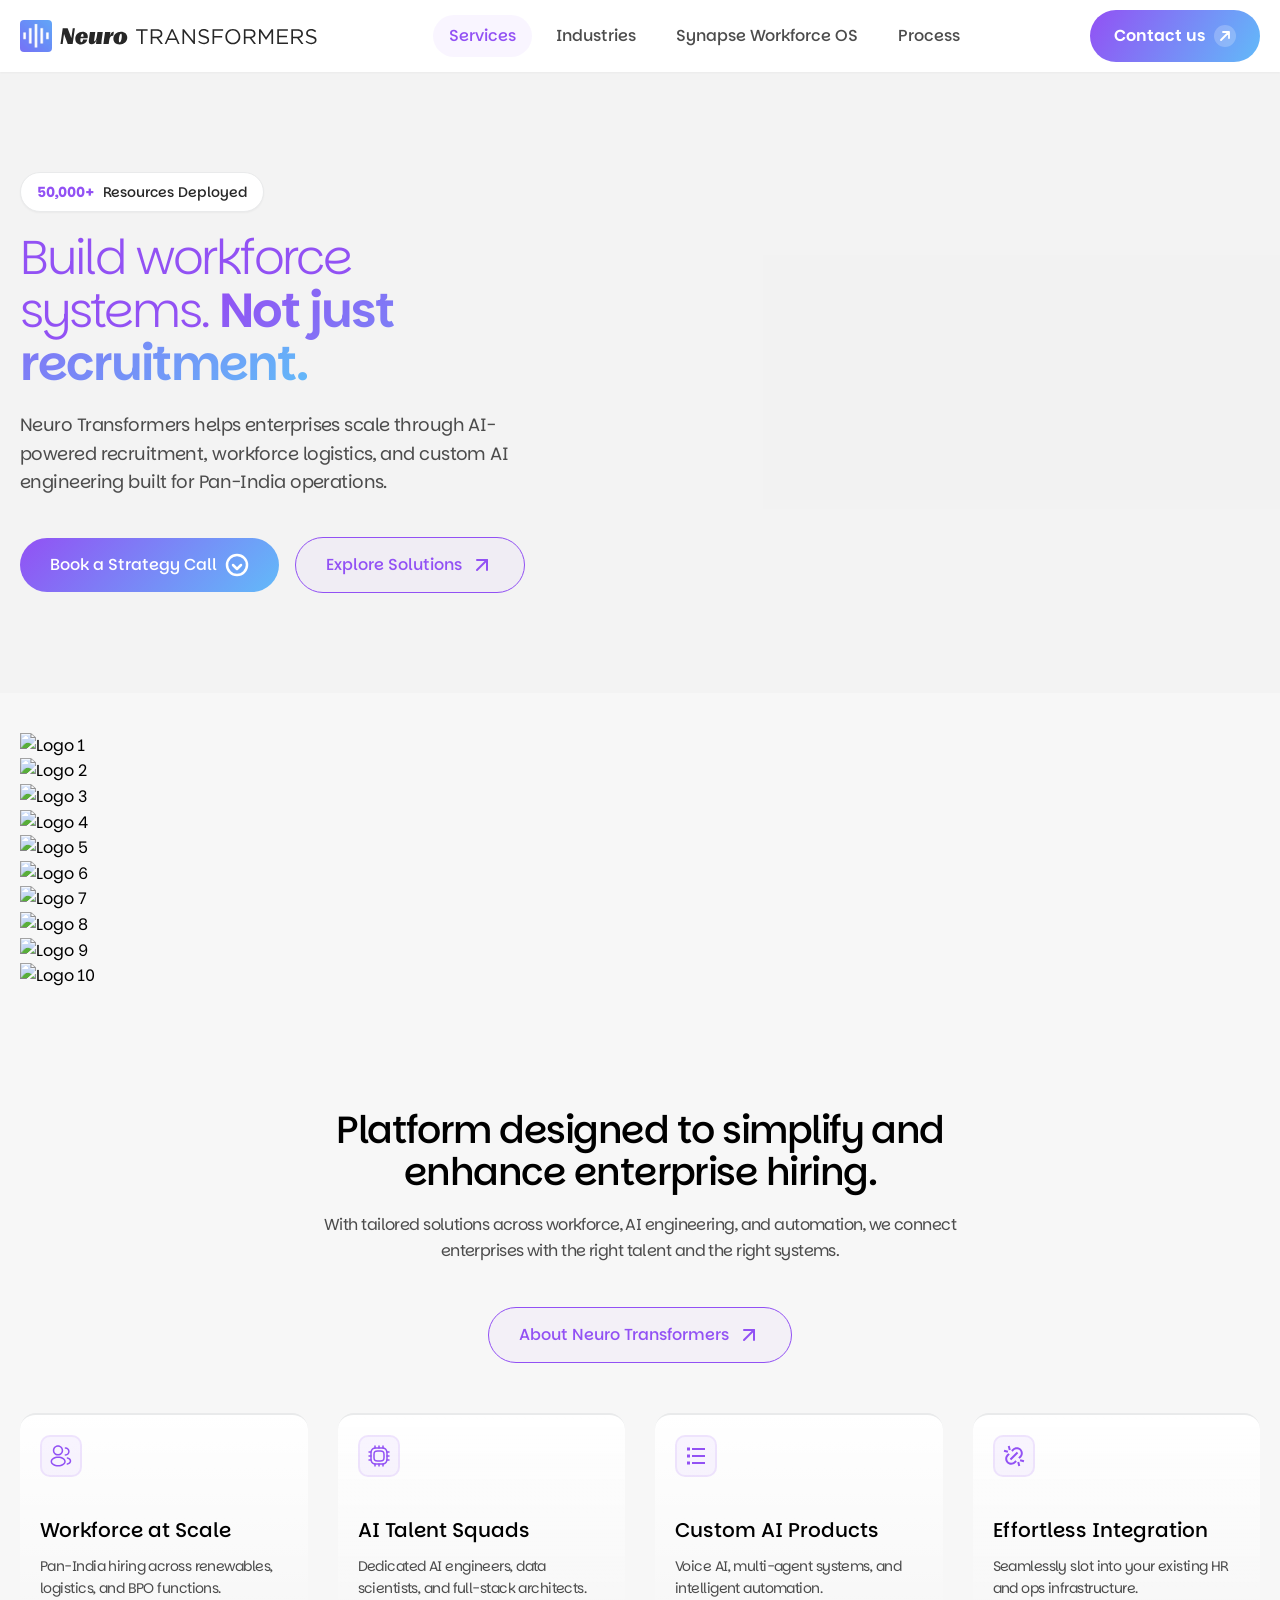
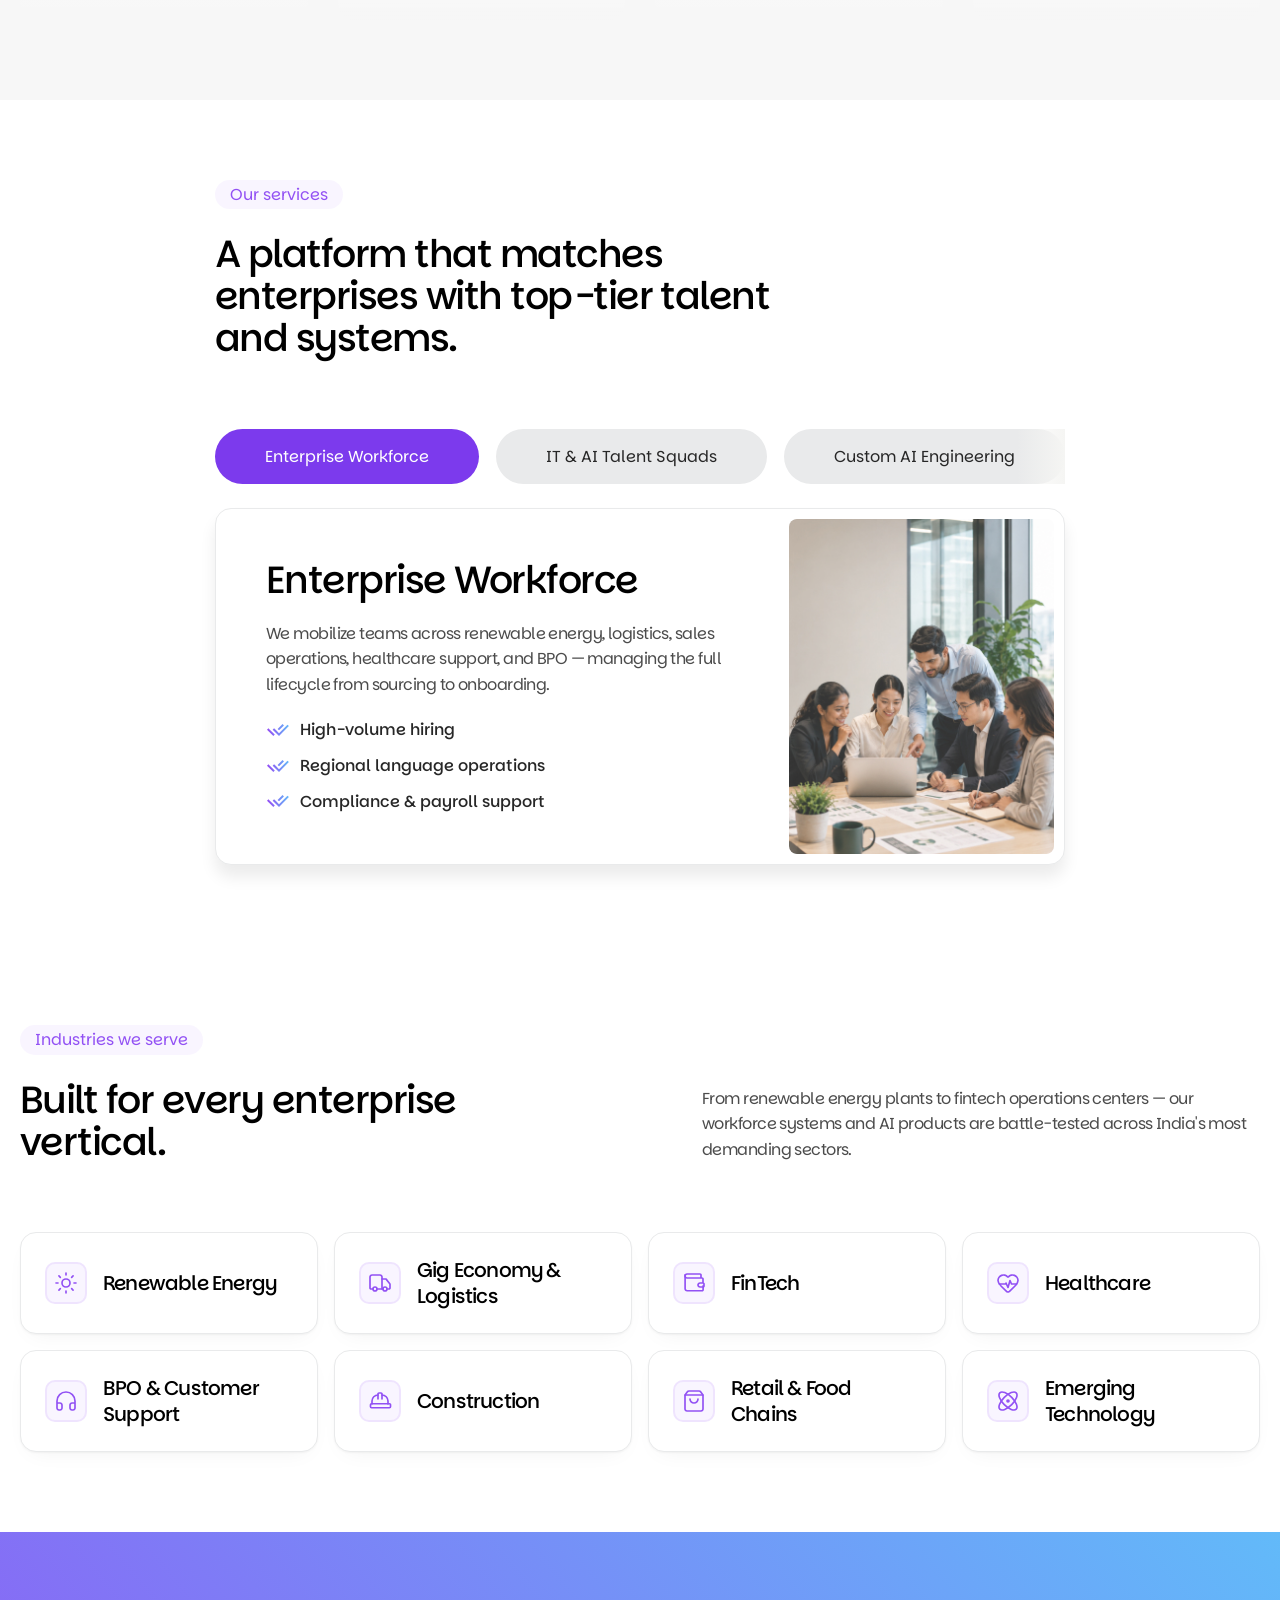
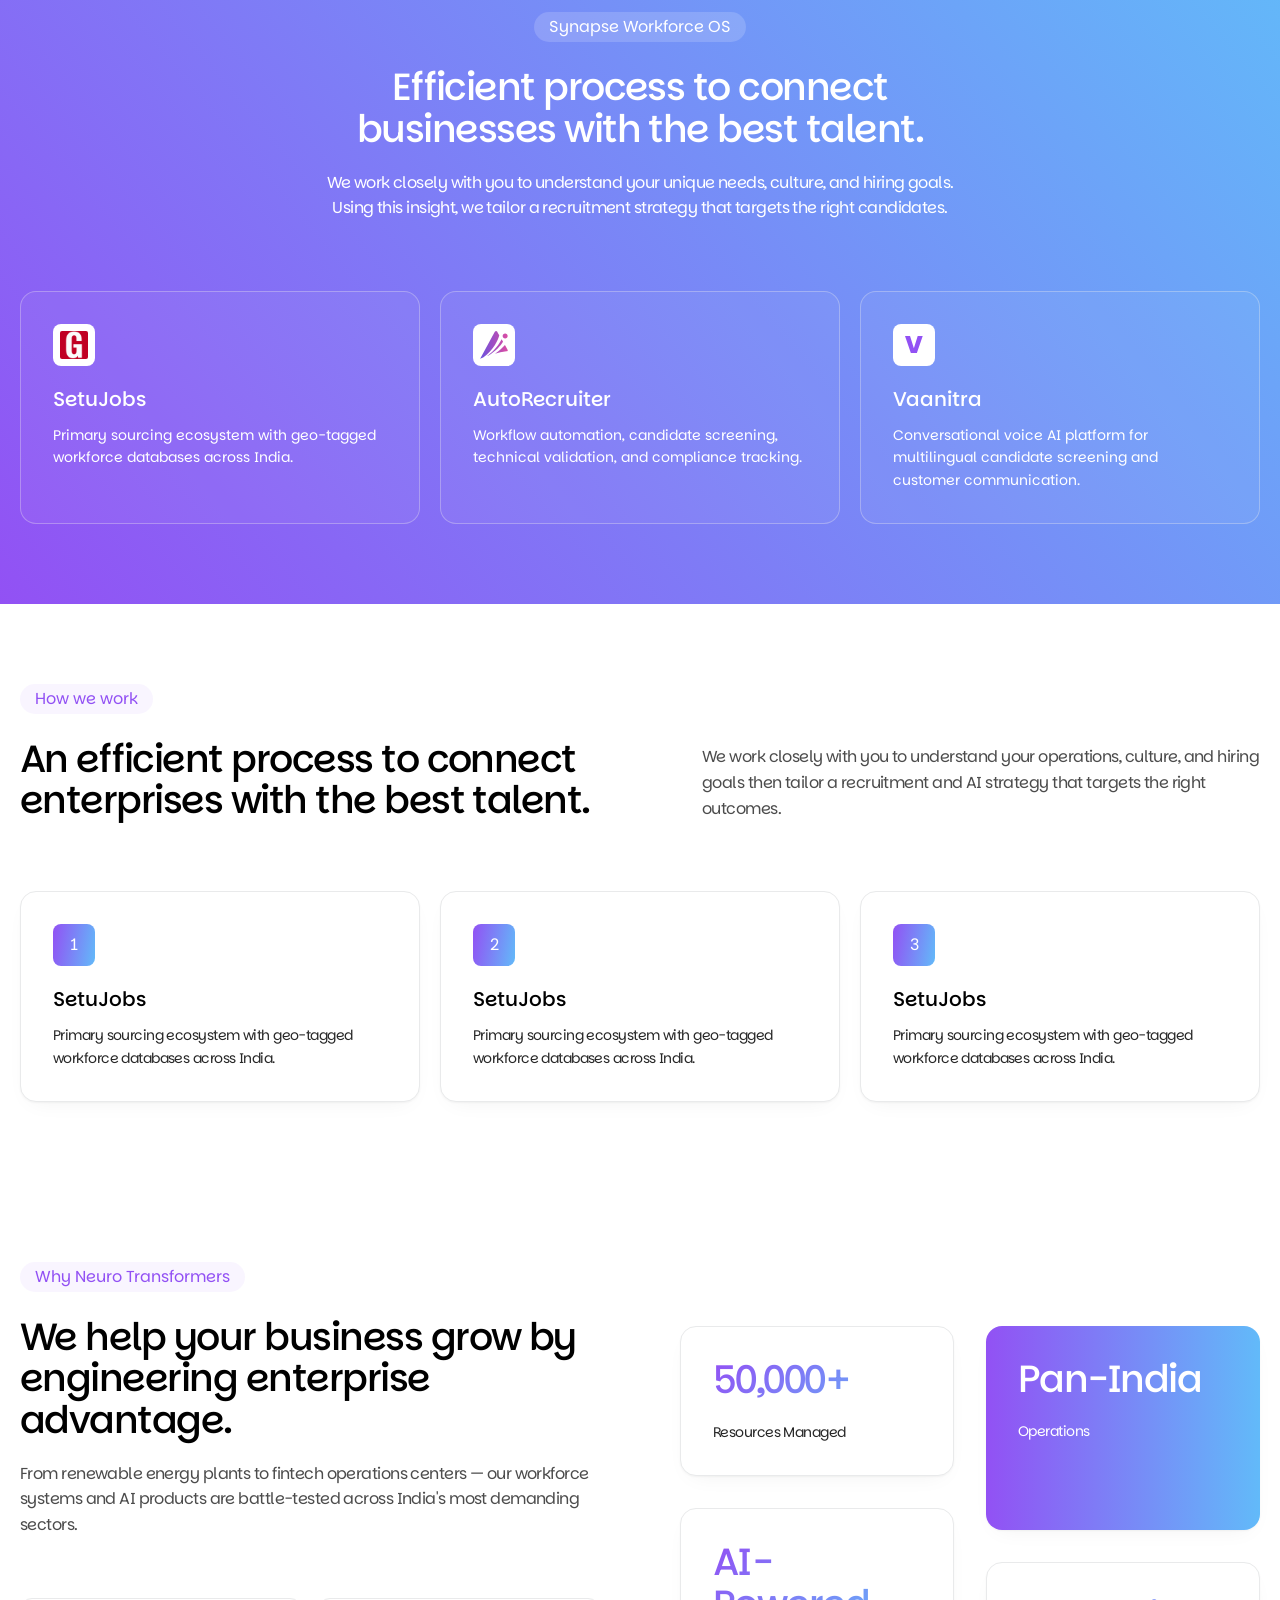
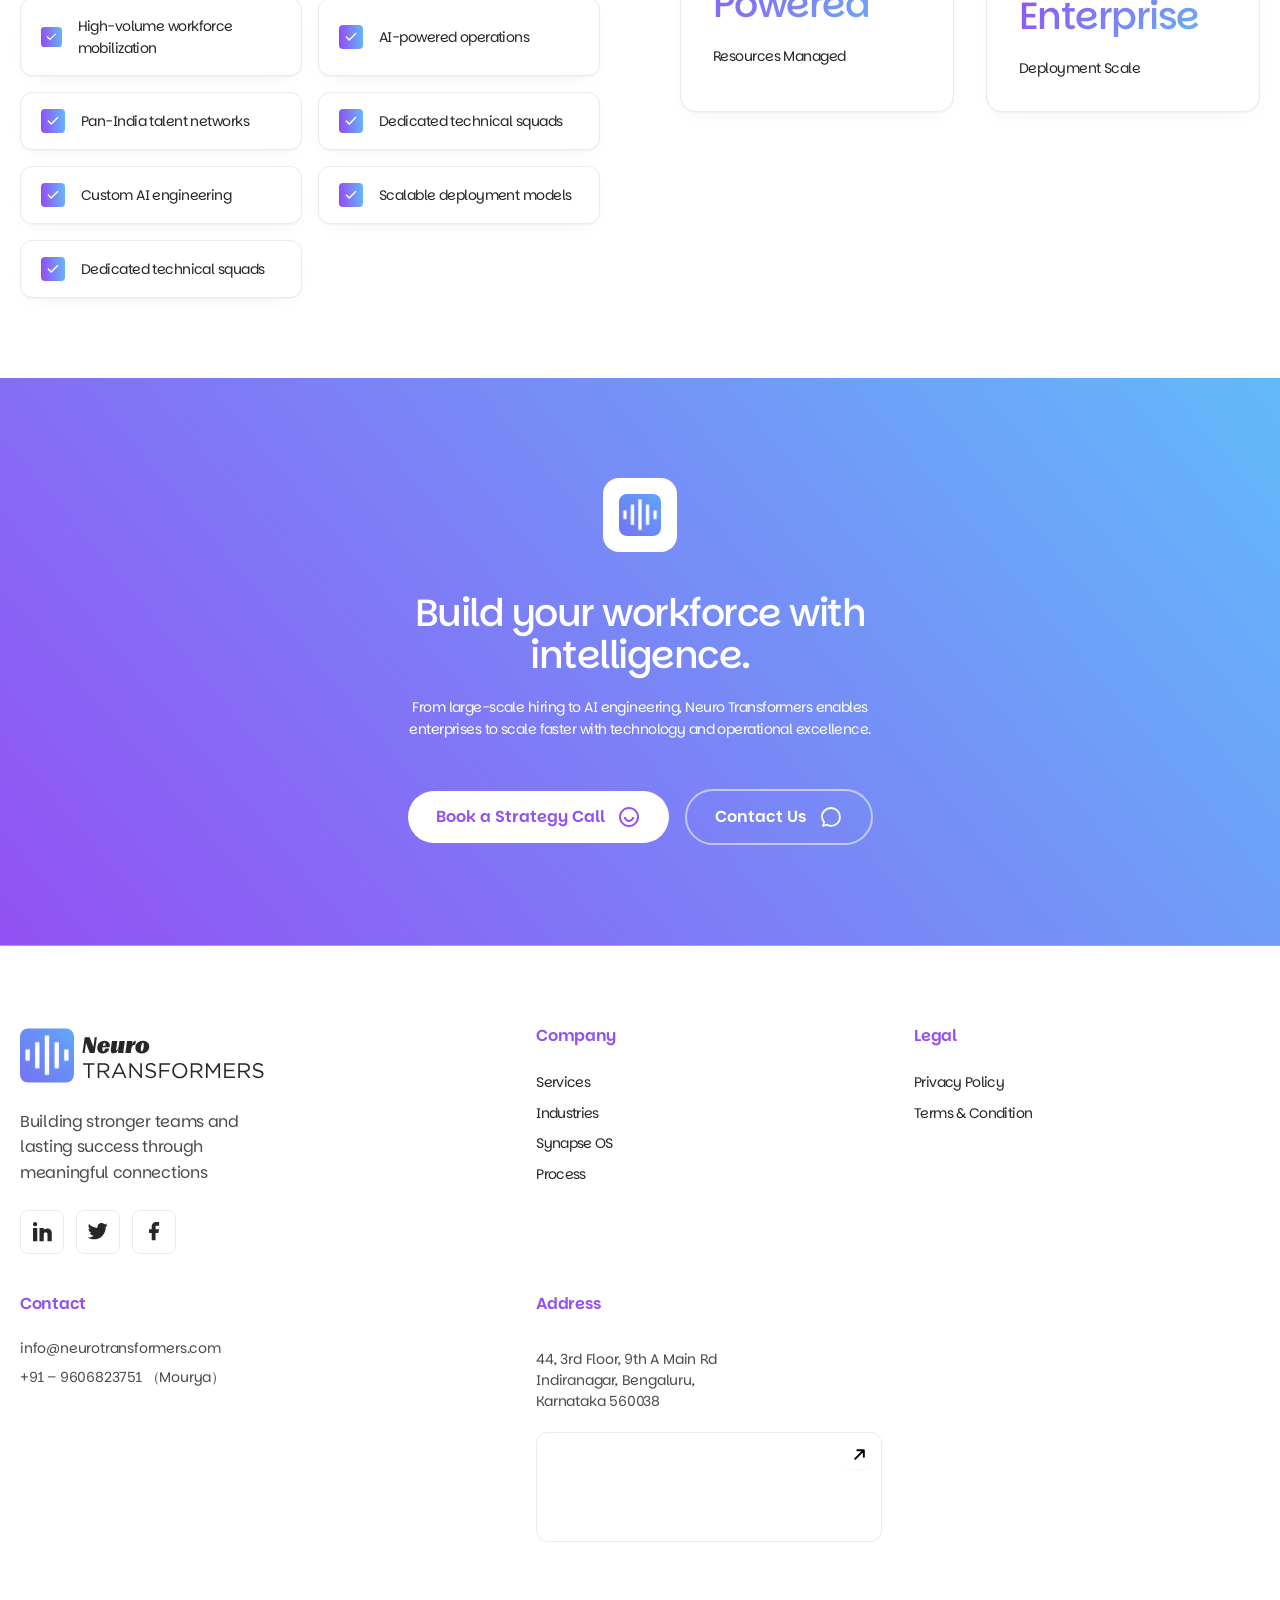
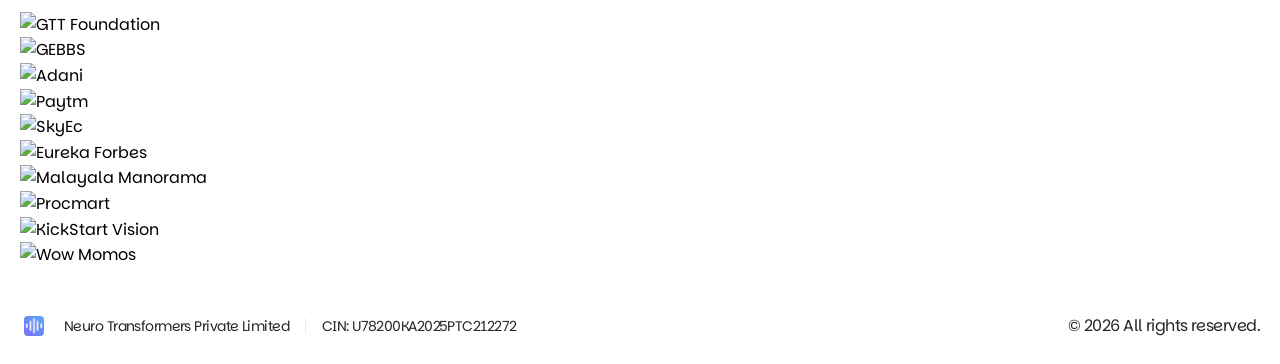
==== commit 624df98c: "Updated logos" ====
--- a/html/index.html
+++ b/html/index.html
@@ -146,18 +146,23 @@
         <!-- / Hero Section End -->
 
         <!-- logo section start -->
-        <section class="logo-section">
-            <div class="container">
-                <div class="logo-carousel">
-                    <div><img src="./assets/img/Logo-1.svg" alt=""></div>
-                    <div><img src="./assets/img/Logo-2.svg" alt=""></div>
-                    <div><img src="./assets/img/Logo-3.svg" alt=""></div>
-                    <div><img src="./assets/img/Logo-4.svg" alt=""></div>
-                    <div><img src="./assets/img/Logo-5.svg" alt=""></div>
-                    <div><img src="./assets/img/Logo-6.svg" alt=""></div>
-                    <div><img src="./assets/img/Logo-1.svg" alt=""></div>
-                </div>
-            </div>
+<section class="logo-section">
+    <div class="container">
+        <div class="logo-carousel">
+            <div><img src="images/logos/Logo-1.png" alt="Logo 1"></div>
+            <div><img src="images/logos/Logo-2.png" alt="Logo 2"></div>
+            <div><img src="images/logos/Logo-3.png" alt="Logo 3"></div>
+            <div><img src="images/logos/Logo-4.png" alt="Logo 4"></div>
+            <div><img src="images/logos/Logo-5.png" alt="Logo 5"></div>
+            <div><img src="images/logos/Logo-6.png" alt="Logo 6"></div>
+            <div><img src="images/logos/Logo-7.png" alt="Logo 7"></div>
+            <div><img src="images/logos/Logo-8.png" alt="Logo 8"></div>
+            <div><img src="images/logos/Logo-9.png" alt="Logo 9"></div>
+            <div><img src="images/logos/Logo-10.png" alt="Logo 10"></div>
+        </div>
+    </div>
+</section>
+<!-- logo section end -->
         </section>
         <!-- / logo section end -->
 
@@ -874,17 +879,20 @@
             <!-- /footer__main -->
 
             <!-- ── Partner logos ── -->
-            <div class="footer__partners" aria-label="Partner companies">
-                <div class="logo-carousel">
-                    <div><img src="./assets/img/Logo-1.svg" alt=""></div>
-                    <div><img src="./assets/img/Logo-2.svg" alt=""></div>
-                    <div><img src="./assets/img/Logo-3.svg" alt=""></div>
-                    <div><img src="./assets/img/Logo-4.svg" alt=""></div>
-                    <div><img src="./assets/img/Logo-5.svg" alt=""></div>
-                    <div><img src="./assets/img/Logo-6.svg" alt=""></div>
-                    <div><img src="./assets/img/Logo-1.svg" alt=""></div>
-                </div>
-            </div>
+<div class="footer__partners" aria-label="Partner companies">
+    <div class="logo-carousel">
+        <div><img src="images/logos/Logo-1.png" alt="GTT Foundation"></div>
+        <div><img src="images/logos/Logo-2.png" alt="GEBBS"></div>
+        <div><img src="images/logos/Logo-3.png" alt="Adani"></div>
+        <div><img src="images/logos/Logo-4.png" alt="Paytm"></div>
+        <div><img src="images/logos/Logo-5.png" alt="SkyEc"></div>
+        <div><img src="images/logos/Logo-6.png" alt="Eureka Forbes"></div>
+        <div><img src="images/logos/Logo-7.png" alt="Malayala Manorama"></div>
+        <div><img src="images/logos/Logo-8.png" alt="Procmart"></div>
+        <div><img src="images/logos/Logo-9.png" alt="KickStart Vision"></div>
+        <div><img src="images/logos/Logo-10.png" alt="Wow Momos"></div>
+    </div>
+</div>
             <!-- /footer__partners -->
 
             <!-- ── Bottom bar ── -->
@@ -895,7 +903,7 @@
                     </div>
                     <p>Neuro Transformers Private Limited</p>
                     <div class="divider" aria-hidden="true"></div>
-                    <p>CIN: U74999MH2024PTC[XXXXXX]</p>
+                    <p>CIN: U78200KA2025PTC212272</p>
                 </div>
                 <div class="footer__bottom-right">
                     <p>© 2026 All rights reserved.</p>
